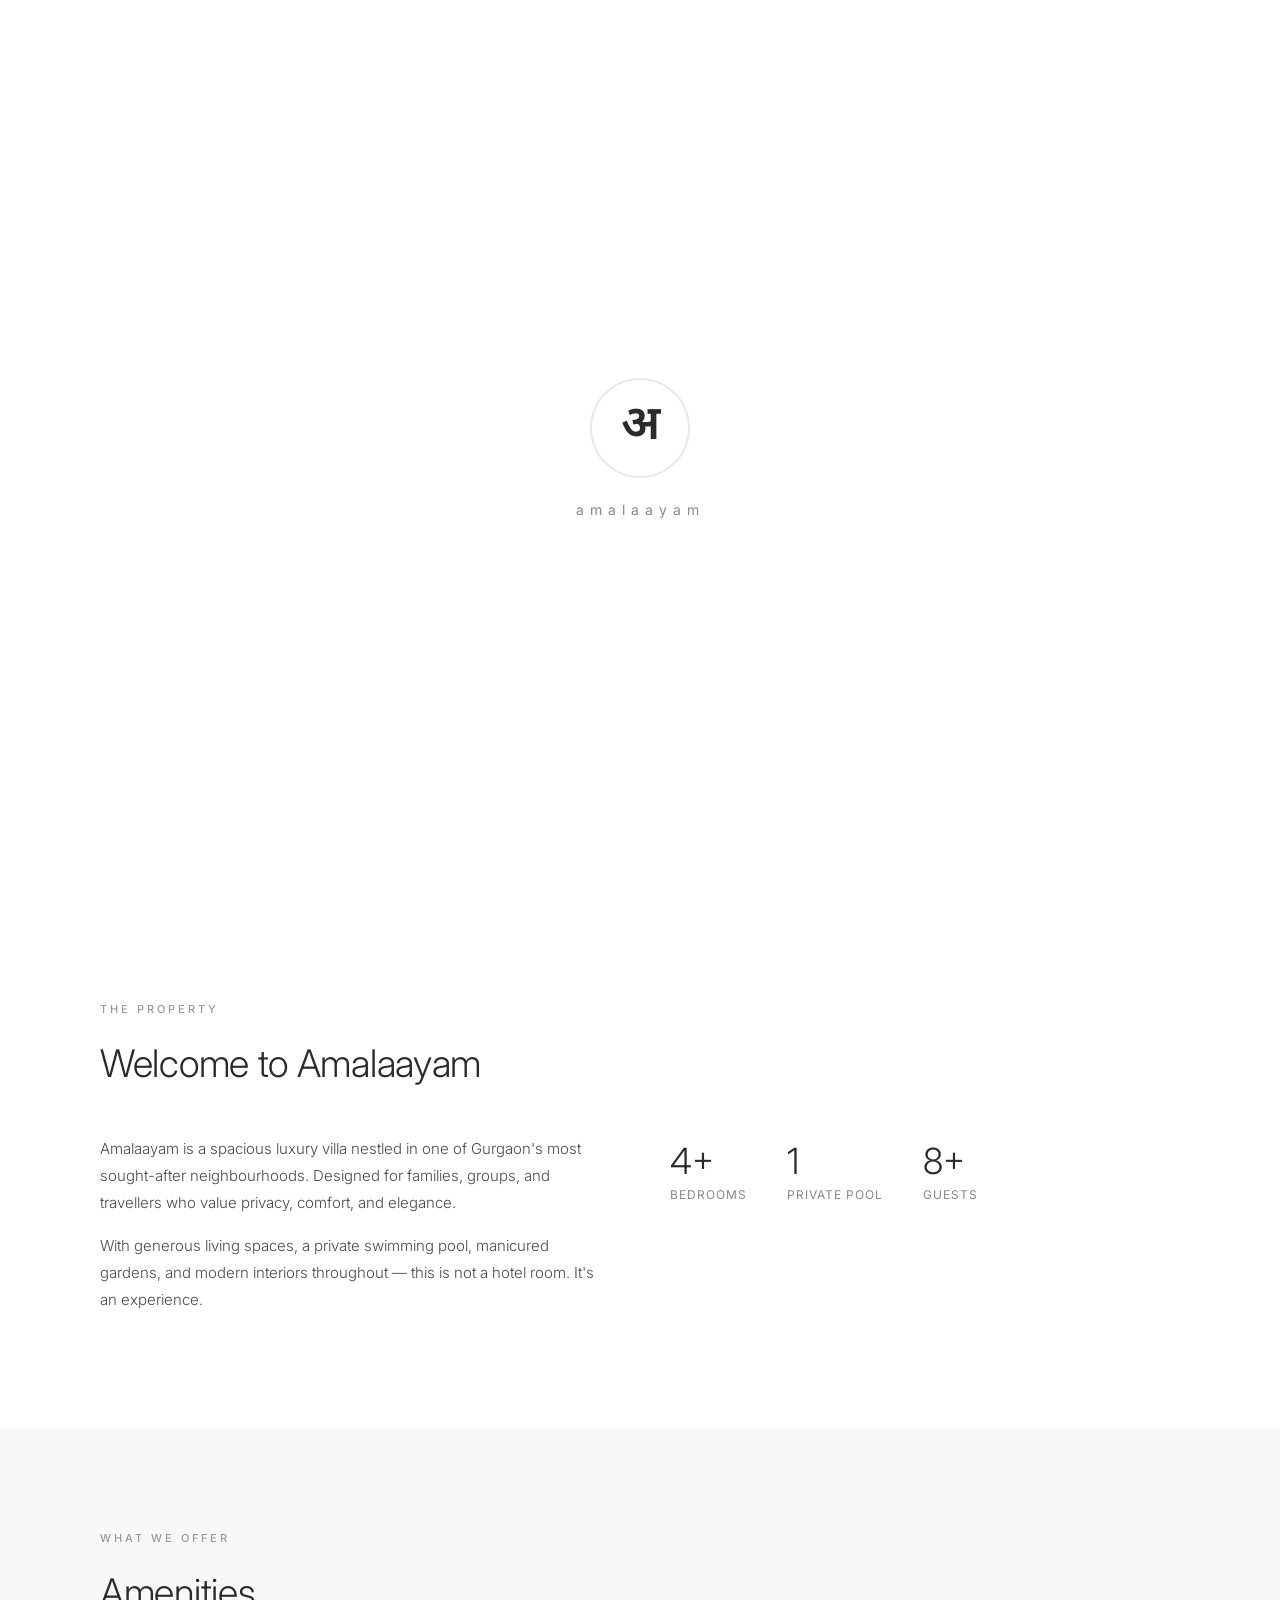
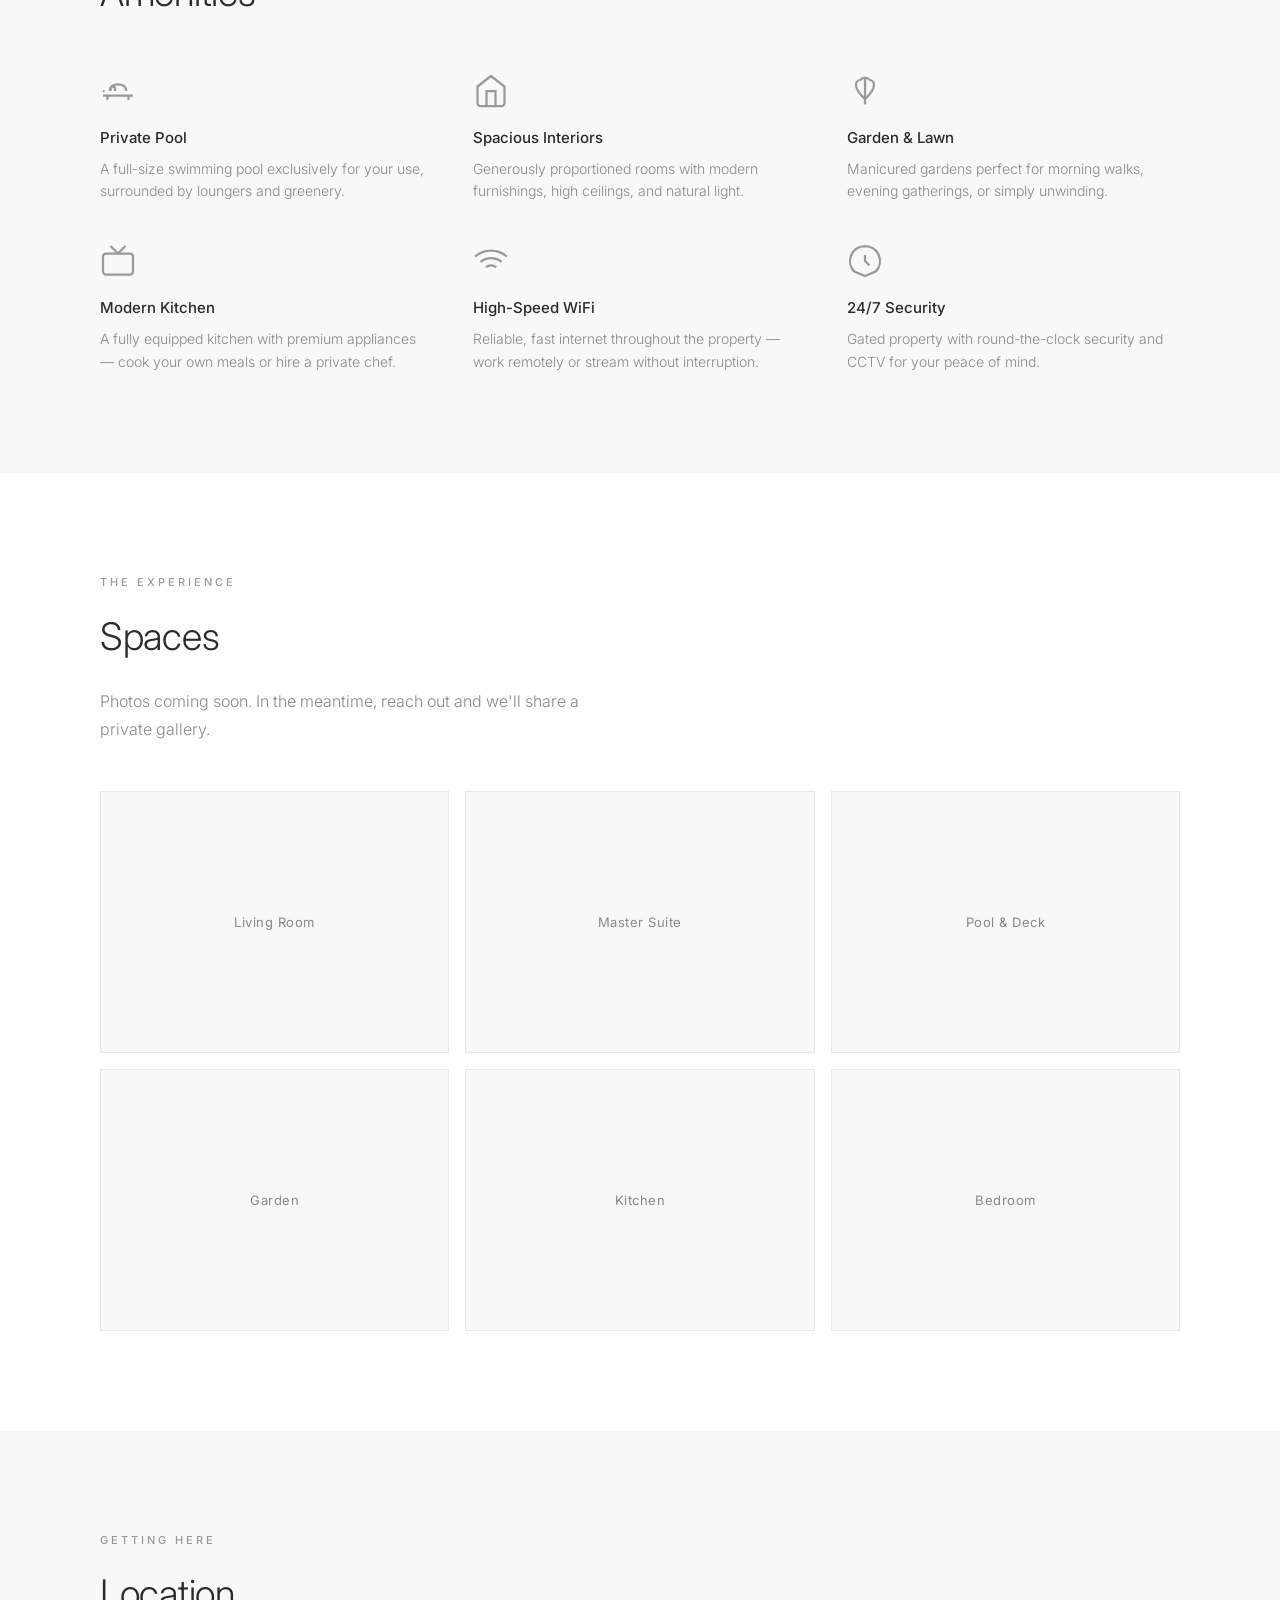
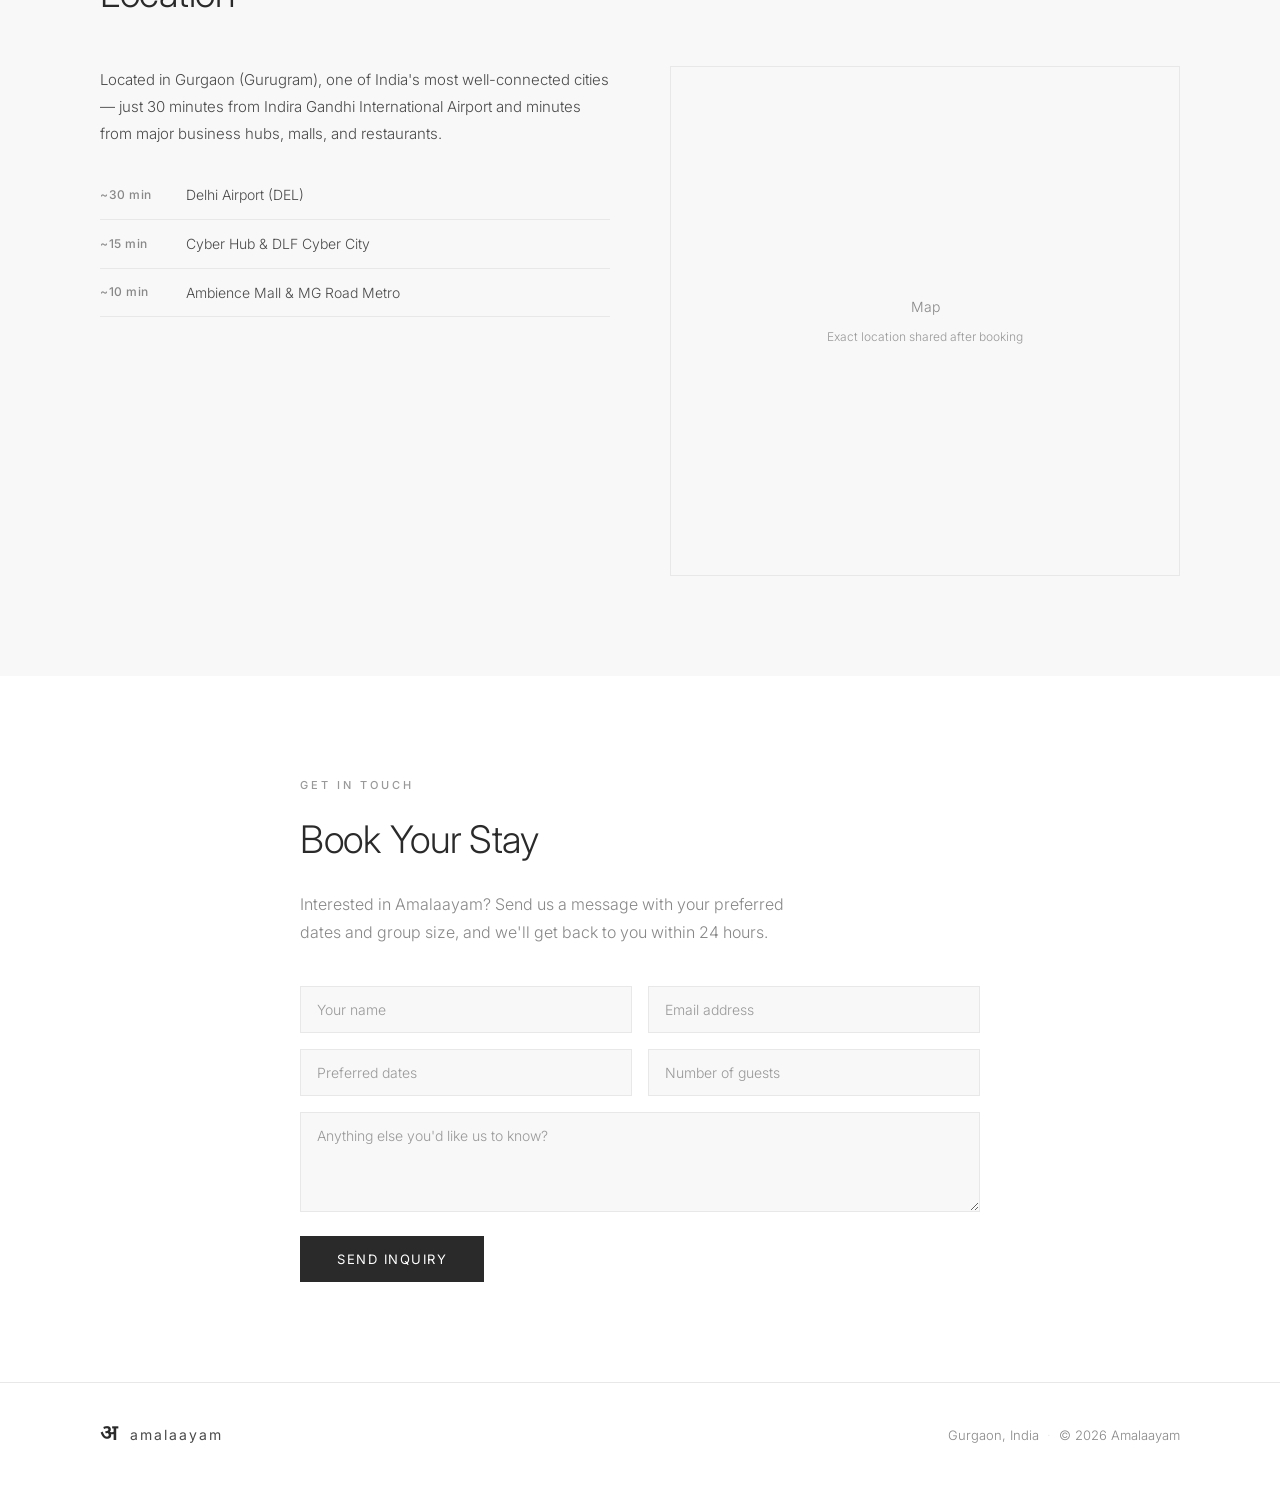
==== index.html @ 7a200c4d "Initial commit — Amalaayam luxury villa rental website Clean white modern design with Devanagari log" ====
<!DOCTYPE html>
<html lang="en">
<head>
    <meta charset="UTF-8">
    <meta name="viewport" content="width=device-width, initial-scale=1.0">
    <title>Amalaayam — Luxury Villa in Gurgaon</title>
    <meta name="description" content="Amalaayam — a luxury private villa with pool in Gurgaon, India. Book your stay.">
    <link rel="preconnect" href="https://fonts.googleapis.com">
    <link rel="preconnect" href="https://fonts.gstatic.com" crossorigin>
    <link href="https://fonts.googleapis.com/css2?family=Inter:wght@300;400;500;600&family=Noto+Sans+Devanagari:wght@300;600&display=swap" rel="stylesheet">
    <link rel="stylesheet" href="style.css">
    <link rel="icon" href="data:image/svg+xml,<svg xmlns='http://www.w3.org/2000/svg' viewBox='0 0 100 100'><text y='0.9em' font-size='80' font-family='serif'>अ</text></svg>">
</head>
<body>

    <!-- Splash Screen -->
    <div class="splash" id="splash">
        <div class="splash-logo">
            <span class="splash-devanagari">अ</span>
        </div>
        <div class="splash-name">amalaayam</div>
    </div>

    <!-- Navigation -->
    <nav class="nav" id="nav">
        <a href="#" class="nav-logo">
            <span class="nav-devanagari">अ</span>
            <span class="nav-brand">amalaayam</span>
        </a>
        <div class="nav-links">
            <a href="#about">About</a>
            <a href="#amenities">Amenities</a>
            <a href="#spaces">Spaces</a>
            <a href="#location">Location</a>
            <a href="#contact" class="nav-cta">Book Now</a>
        </div>
        <button class="nav-toggle" id="nav-toggle" aria-label="Menu">
            <span></span><span></span>
        </button>
    </nav>

    <!-- Mobile Menu -->
    <div class="mobile-menu" id="mobile-menu">
        <a href="#about">About</a>
        <a href="#amenities">Amenities</a>
        <a href="#spaces">Spaces</a>
        <a href="#location">Location</a>
        <a href="#contact">Book Now</a>
    </div>

    <!-- Hero -->
    <header class="hero" id="hero">
        <div class="hero-content">
            <h1 class="hero-title">A private villa<br>in the heart of Gurgaon</h1>
            <p class="hero-sub">Luxury living with a pool, garden, and space to breathe — your home away from home.</p>
            <a href="#contact" class="btn">Reserve Your Stay</a>
        </div>
    </header>

    <!-- About -->
    <section class="section" id="about">
        <div class="container">
            <span class="section-label">The Property</span>
            <h2 class="section-title">Welcome to Amalaayam</h2>
            <div class="about-grid">
                <div class="about-text">
                    <p>Amalaayam is a spacious luxury villa nestled in one of Gurgaon's most sought-after neighbourhoods. Designed for families, groups, and travellers who value privacy, comfort, and elegance.</p>
                    <p>With generous living spaces, a private swimming pool, manicured gardens, and modern interiors throughout — this is not a hotel room. It's an experience.</p>
                </div>
                <div class="about-stats">
                    <div class="stat">
                        <span class="stat-number">4+</span>
                        <span class="stat-label">Bedrooms</span>
                    </div>
                    <div class="stat">
                        <span class="stat-number">1</span>
                        <span class="stat-label">Private Pool</span>
                    </div>
                    <div class="stat">
                        <span class="stat-number">8+</span>
                        <span class="stat-label">Guests</span>
                    </div>
                </div>
            </div>
        </div>
    </section>

    <!-- Amenities -->
    <section class="section section-alt" id="amenities">
        <div class="container">
            <span class="section-label">What We Offer</span>
            <h2 class="section-title">Amenities</h2>
            <div class="amenities-grid">
                <div class="amenity">
                    <div class="amenity-icon">
                        <svg viewBox="0 0 24 24" fill="none" stroke="currentColor" stroke-width="1.5"><path d="M2 12h1m3.5 0c0-2.5 2-4.5 5.5-4.5s5.5 2 5.5 4.5M2 15h20M5 15v3m14-3v3M7 12v-1.5a1.5 1.5 0 0 1 3 0V12"/></svg>
                    </div>
                    <h3>Private Pool</h3>
                    <p>A full-size swimming pool exclusively for your use, surrounded by loungers and greenery.</p>
                </div>
                <div class="amenity">
                    <div class="amenity-icon">
                        <svg viewBox="0 0 24 24" fill="none" stroke="currentColor" stroke-width="1.5"><path d="M3 9l9-7 9 7v11a2 2 0 0 1-2 2H5a2 2 0 0 1-2-2z"/><polyline points="9 22 9 12 15 12 15 22"/></svg>
                    </div>
                    <h3>Spacious Interiors</h3>
                    <p>Generously proportioned rooms with modern furnishings, high ceilings, and natural light.</p>
                </div>
                <div class="amenity">
                    <div class="amenity-icon">
                        <svg viewBox="0 0 24 24" fill="none" stroke="currentColor" stroke-width="1.5"><path d="M12 3c-1.2 0-2.4.6-3 1.5A3.5 3.5 0 0 0 6 8c0 3 2 5.5 6 9.5 4-4 6-6.5 6-9.5a3.5 3.5 0 0 0-3-3.5c-.6-.9-1.8-1.5-3-1.5z"/><path d="M12 3v18"/></svg>
                    </div>
                    <h3>Garden &amp; Lawn</h3>
                    <p>Manicured gardens perfect for morning walks, evening gatherings, or simply unwinding.</p>
                </div>
                <div class="amenity">
                    <div class="amenity-icon">
                        <svg viewBox="0 0 24 24" fill="none" stroke="currentColor" stroke-width="1.5"><rect x="2" y="7" width="20" height="14" rx="2"/><path d="M17 2l-5 5-5-5"/></svg>
                    </div>
                    <h3>Modern Kitchen</h3>
                    <p>A fully equipped kitchen with premium appliances — cook your own meals or hire a private chef.</p>
                </div>
                <div class="amenity">
                    <div class="amenity-icon">
                        <svg viewBox="0 0 24 24" fill="none" stroke="currentColor" stroke-width="1.5"><path d="M5 12.55a11 11 0 0 1 14.08 0M1.42 9a16 16 0 0 1 21.16 0M8.53 16.11a6 6 0 0 1 6.95 0M12 20h.01"/></svg>
                    </div>
                    <h3>High-Speed WiFi</h3>
                    <p>Reliable, fast internet throughout the property — work remotely or stream without interruption.</p>
                </div>
                <div class="amenity">
                    <div class="amenity-icon">
                        <svg viewBox="0 0 24 24" fill="none" stroke="currentColor" stroke-width="1.5"><path d="M12 2a10 10 0 0 0-7.07 17.07L12 22l7.07-2.93A10 10 0 0 0 12 2z"/><path d="M12 8v4l3 3"/></svg>
                    </div>
                    <h3>24/7 Security</h3>
                    <p>Gated property with round-the-clock security and CCTV for your peace of mind.</p>
                </div>
            </div>
        </div>
    </section>

    <!-- Spaces -->
    <section class="section" id="spaces">
        <div class="container">
            <span class="section-label">The Experience</span>
            <h2 class="section-title">Spaces</h2>
            <p class="section-desc">Photos coming soon. In the meantime, reach out and we'll share a private gallery.</p>
            <div class="gallery-placeholder">
                <div class="gallery-item">
                    <span class="gallery-label">Living Room</span>
                </div>
                <div class="gallery-item">
                    <span class="gallery-label">Master Suite</span>
                </div>
                <div class="gallery-item">
                    <span class="gallery-label">Pool &amp; Deck</span>
                </div>
                <div class="gallery-item">
                    <span class="gallery-label">Garden</span>
                </div>
                <div class="gallery-item">
                    <span class="gallery-label">Kitchen</span>
                </div>
                <div class="gallery-item">
                    <span class="gallery-label">Bedroom</span>
                </div>
            </div>
        </div>
    </section>

    <!-- Location -->
    <section class="section section-alt" id="location">
        <div class="container">
            <span class="section-label">Getting Here</span>
            <h2 class="section-title">Location</h2>
            <div class="location-grid">
                <div class="location-text">
                    <p>Located in Gurgaon (Gurugram), one of India's most well-connected cities — just 30 minutes from Indira Gandhi International Airport and minutes from major business hubs, malls, and restaurants.</p>
                    <ul class="location-list">
                        <li>
                            <span class="location-distance">~30 min</span>
                            <span>Delhi Airport (DEL)</span>
                        </li>
                        <li>
                            <span class="location-distance">~15 min</span>
                            <span>Cyber Hub &amp; DLF Cyber City</span>
                        </li>
                        <li>
                            <span class="location-distance">~10 min</span>
                            <span>Ambience Mall &amp; MG Road Metro</span>
                        </li>
                    </ul>
                </div>
                <div class="location-map">
                    <div class="map-placeholder">
                        <span>Map</span>
                        <small>Exact location shared after booking</small>
                    </div>
                </div>
            </div>
        </div>
    </section>

    <!-- Contact / Booking -->
    <section class="section" id="contact">
        <div class="container container-narrow">
            <span class="section-label">Get in Touch</span>
            <h2 class="section-title">Book Your Stay</h2>
            <p class="section-desc">Interested in Amalaayam? Send us a message with your preferred dates and group size, and we'll get back to you within 24 hours.</p>
            <form class="contact-form" id="contact-form">
                <div class="form-row">
                    <input type="text" name="name" placeholder="Your name" required>
                    <input type="email" name="email" placeholder="Email address" required>
                </div>
                <div class="form-row">
                    <input type="text" name="dates" placeholder="Preferred dates">
                    <input type="number" name="guests" placeholder="Number of guests" min="1">
                </div>
                <textarea name="message" placeholder="Anything else you'd like us to know?" rows="4"></textarea>
                <button type="submit" class="btn">Send Inquiry</button>
            </form>
        </div>
    </section>

    <!-- Footer -->
    <footer class="footer">
        <div class="container footer-inner">
            <div class="footer-brand">
                <span class="footer-devanagari">अ</span>
                <span>amalaayam</span>
            </div>
            <div class="footer-text">
                <span>Gurgaon, India</span>
                <span class="footer-sep">&middot;</span>
                <span>&copy; 2026 Amalaayam</span>
            </div>
        </div>
    </footer>

    <script src="script.js"></script>
</body>
</html>
---- style.css ----
/* === Reset & Base === */
*, *::before, *::after {
    margin: 0;
    padding: 0;
    box-sizing: border-box;
}

:root {
    --white: #ffffff;
    --off-white: #f8f8f8;
    --light-grey: #e8e8e8;
    --mid-grey: #999;
    --text: #4a4a4a;
    --text-light: #888;
    --text-dark: #2a2a2a;
    --accent: #4a4a4a;
    --font: 'Inter', -apple-system, BlinkMacSystemFont, 'Segoe UI', sans-serif;
    --font-deva: 'Noto Sans Devanagari', serif;
}

html {
    scroll-behavior: smooth;
    -webkit-font-smoothing: antialiased;
}

body {
    font-family: var(--font);
    color: var(--text);
    background: var(--white);
    line-height: 1.7;
    font-weight: 300;
    overflow-x: hidden;
}

a {
    color: inherit;
    text-decoration: none;
}

img {
    max-width: 100%;
    display: block;
}

/* === Splash Screen === */
.splash {
    position: fixed;
    inset: 0;
    z-index: 1000;
    background: var(--white);
    display: flex;
    flex-direction: column;
    align-items: center;
    justify-content: center;
    transition: opacity 0.6s ease, visibility 0.6s ease;
}

.splash.hidden {
    opacity: 0;
    visibility: hidden;
    pointer-events: none;
}

.splash-logo {
    width: 100px;
    height: 100px;
    border: 2px solid var(--light-grey);
    border-radius: 50%;
    display: flex;
    align-items: center;
    justify-content: center;
    animation: splash-pulse 1.8s ease-in-out infinite;
}

.splash-devanagari {
    font-family: var(--font-deva);
    font-size: 48px;
    font-weight: 600;
    color: var(--text-dark);
    line-height: 1;
}

.splash-name {
    margin-top: 20px;
    font-size: 14px;
    font-weight: 400;
    letter-spacing: 6px;
    text-transform: lowercase;
    color: var(--text-light);
    opacity: 0;
    animation: splash-fade-in 0.8s ease forwards 0.4s;
}

@keyframes splash-pulse {
    0%, 100% { transform: scale(1); opacity: 1; }
    50% { transform: scale(1.05); opacity: 0.7; }
}

@keyframes splash-fade-in {
    to { opacity: 1; }
}

/* === Navigation === */
.nav {
    position: fixed;
    top: 0;
    left: 0;
    right: 0;
    z-index: 100;
    display: flex;
    align-items: center;
    justify-content: space-between;
    padding: 20px 40px;
    transition: background 0.3s ease, padding 0.3s ease, box-shadow 0.3s ease;
}

.nav.scrolled {
    background: rgba(255, 255, 255, 0.95);
    backdrop-filter: blur(20px);
    padding: 14px 40px;
    box-shadow: 0 1px 0 rgba(0, 0, 0, 0.06);
}

.nav-logo {
    display: flex;
    align-items: center;
    gap: 10px;
}

.nav-devanagari {
    font-family: var(--font-deva);
    font-size: 24px;
    font-weight: 600;
    color: var(--text-dark);
    line-height: 1;
}

.nav-brand {
    font-size: 15px;
    font-weight: 400;
    letter-spacing: 3px;
    color: var(--text);
}

.nav-links {
    display: flex;
    align-items: center;
    gap: 32px;
}

.nav-links a {
    font-size: 13px;
    font-weight: 400;
    color: var(--text-light);
    letter-spacing: 0.5px;
    transition: color 0.2s ease;
}

.nav-links a:hover {
    color: var(--text-dark);
}

.nav-cta {
    padding: 8px 20px;
    border: 1px solid var(--text);
    color: var(--text-dark) !important;
    font-weight: 400 !important;
    transition: background 0.2s ease, color 0.2s ease !important;
}

.nav-cta:hover {
    background: var(--text-dark);
    color: var(--white) !important;
}

.nav-toggle {
    display: none;
    flex-direction: column;
    gap: 5px;
    background: none;
    border: none;
    cursor: pointer;
    padding: 4px;
}

.nav-toggle span {
    width: 22px;
    height: 1.5px;
    background: var(--text-dark);
    transition: transform 0.3s ease, opacity 0.3s ease;
}

.nav-toggle.active span:first-child {
    transform: translateY(3.25px) rotate(45deg);
}

.nav-toggle.active span:last-child {
    transform: translateY(-3.25px) rotate(-45deg);
}

/* Mobile Menu */
.mobile-menu {
    display: none;
    position: fixed;
    inset: 0;
    z-index: 99;
    background: rgba(255, 255, 255, 0.98);
    backdrop-filter: blur(20px);
    flex-direction: column;
    align-items: center;
    justify-content: center;
    gap: 28px;
    opacity: 0;
    visibility: hidden;
    transition: opacity 0.3s ease, visibility 0.3s ease;
}

.mobile-menu.open {
    opacity: 1;
    visibility: visible;
}

.mobile-menu a {
    font-size: 18px;
    font-weight: 300;
    letter-spacing: 2px;
    color: var(--text);
}

/* === Hero === */
.hero {
    min-height: 100vh;
    display: flex;
    align-items: center;
    justify-content: center;
    text-align: center;
    padding: 120px 40px 80px;
    background: linear-gradient(to bottom, var(--off-white), var(--white));
}

.hero-content {
    max-width: 680px;
}

.hero-title {
    font-size: clamp(32px, 5vw, 52px);
    font-weight: 300;
    color: var(--text-dark);
    line-height: 1.25;
    letter-spacing: -0.5px;
}

.hero-sub {
    margin-top: 24px;
    font-size: 17px;
    font-weight: 300;
    color: var(--text-light);
    line-height: 1.7;
    max-width: 480px;
    margin-left: auto;
    margin-right: auto;
}

/* === Button === */
.btn {
    display: inline-block;
    margin-top: 36px;
    padding: 14px 36px;
    font-family: var(--font);
    font-size: 13px;
    font-weight: 400;
    letter-spacing: 1.5px;
    text-transform: uppercase;
    color: var(--white);
    background: var(--text-dark);
    border: 1px solid var(--text-dark);
    cursor: pointer;
    transition: background 0.2s ease, color 0.2s ease;
}

.btn:hover {
    background: transparent;
    color: var(--text-dark);
}

/* === Sections === */
.section {
    padding: 100px 40px;
}

.section-alt {
    background: var(--off-white);
}

.container {
    max-width: 1080px;
    margin: 0 auto;
}

.container-narrow {
    max-width: 680px;
}

.section-label {
    display: block;
    font-size: 11px;
    font-weight: 500;
    letter-spacing: 3px;
    text-transform: uppercase;
    color: var(--mid-grey);
    margin-bottom: 12px;
}

.section-title {
    font-size: clamp(26px, 3.5vw, 38px);
    font-weight: 300;
    color: var(--text-dark);
    letter-spacing: -0.3px;
    margin-bottom: 20px;
}

.section-desc {
    font-size: 16px;
    font-weight: 300;
    color: var(--text-light);
    max-width: 520px;
    line-height: 1.7;
}

/* === About === */
.about-grid {
    display: grid;
    grid-template-columns: 1fr 1fr;
    gap: 60px;
    margin-top: 40px;
    align-items: start;
}

.about-text p {
    font-size: 15px;
    line-height: 1.8;
    margin-bottom: 16px;
    color: var(--text);
}

.about-stats {
    display: flex;
    gap: 40px;
    padding-top: 8px;
}

.stat {
    display: flex;
    flex-direction: column;
}

.stat-number {
    font-size: 36px;
    font-weight: 300;
    color: var(--text-dark);
    line-height: 1;
}

.stat-label {
    margin-top: 6px;
    font-size: 12px;
    font-weight: 400;
    letter-spacing: 1px;
    text-transform: uppercase;
    color: var(--text-light);
}

/* === Amenities === */
.amenities-grid {
    display: grid;
    grid-template-columns: repeat(3, 1fr);
    gap: 40px;
    margin-top: 48px;
}

.amenity {
    padding: 0;
}

.amenity-icon {
    width: 36px;
    height: 36px;
    color: var(--mid-grey);
    margin-bottom: 16px;
}

.amenity-icon svg {
    width: 100%;
    height: 100%;
}

.amenity h3 {
    font-size: 15px;
    font-weight: 500;
    color: var(--text-dark);
    margin-bottom: 8px;
}

.amenity p {
    font-size: 14px;
    font-weight: 300;
    color: var(--text-light);
    line-height: 1.6;
}

/* === Gallery / Spaces === */
.gallery-placeholder {
    display: grid;
    grid-template-columns: repeat(3, 1fr);
    gap: 16px;
    margin-top: 48px;
}

.gallery-item {
    aspect-ratio: 4/3;
    background: var(--off-white);
    border: 1px solid var(--light-grey);
    display: flex;
    align-items: center;
    justify-content: center;
    transition: border-color 0.2s ease;
}

.gallery-item:hover {
    border-color: var(--mid-grey);
}

.gallery-label {
    font-size: 13px;
    font-weight: 400;
    color: var(--text-light);
    letter-spacing: 0.5px;
}

/* === Location === */
.location-grid {
    display: grid;
    grid-template-columns: 1fr 1fr;
    gap: 60px;
    margin-top: 40px;
    align-items: start;
}

.location-text p {
    font-size: 15px;
    line-height: 1.8;
    margin-bottom: 24px;
}

.location-list {
    list-style: none;
}

.location-list li {
    display: flex;
    align-items: center;
    gap: 16px;
    padding: 12px 0;
    border-bottom: 1px solid var(--light-grey);
    font-size: 14px;
    color: var(--text);
}

.location-distance {
    font-size: 12px;
    font-weight: 500;
    letter-spacing: 0.5px;
    color: var(--text-light);
    min-width: 70px;
}

.map-placeholder {
    aspect-ratio: 1;
    background: var(--off-white);
    border: 1px solid var(--light-grey);
    display: flex;
    flex-direction: column;
    align-items: center;
    justify-content: center;
    gap: 8px;
    color: var(--text-light);
    font-size: 14px;
}

.map-placeholder small {
    font-size: 12px;
    color: var(--mid-grey);
}

/* === Contact Form === */
.contact-form {
    margin-top: 40px;
    display: flex;
    flex-direction: column;
    gap: 16px;
}

.form-row {
    display: grid;
    grid-template-columns: 1fr 1fr;
    gap: 16px;
}

.contact-form input,
.contact-form textarea {
    width: 100%;
    padding: 14px 16px;
    font-family: var(--font);
    font-size: 14px;
    font-weight: 300;
    color: var(--text-dark);
    background: var(--off-white);
    border: 1px solid var(--light-grey);
    outline: none;
    transition: border-color 0.2s ease;
}

.contact-form input::placeholder,
.contact-form textarea::placeholder {
    color: var(--mid-grey);
}

.contact-form input:focus,
.contact-form textarea:focus {
    border-color: var(--text);
}

.contact-form textarea {
    resize: vertical;
    min-height: 100px;
}

.contact-form .btn {
    align-self: flex-start;
    margin-top: 8px;
}

/* === Footer === */
.footer {
    padding: 40px;
    border-top: 1px solid var(--light-grey);
}

.footer-inner {
    display: flex;
    align-items: center;
    justify-content: space-between;
}

.footer-brand {
    display: flex;
    align-items: center;
    gap: 10px;
    font-size: 14px;
    font-weight: 400;
    letter-spacing: 2px;
    color: var(--text);
}

.footer-devanagari {
    font-family: var(--font-deva);
    font-size: 22px;
    font-weight: 600;
    color: var(--text-dark);
    line-height: 1;
}

.footer-text {
    font-size: 13px;
    color: var(--text-light);
    display: flex;
    align-items: center;
    gap: 8px;
}

.footer-sep {
    color: var(--light-grey);
}

/* === Responsive === */
@media (max-width: 768px) {
    .nav {
        padding: 16px 24px;
    }

    .nav.scrolled {
        padding: 12px 24px;
    }

    .nav-links {
        display: none;
    }

    .nav-toggle {
        display: flex;
    }

    .mobile-menu {
        display: flex;
    }

    .hero {
        padding: 100px 24px 60px;
    }

    .section {
        padding: 72px 24px;
    }

    .about-grid {
        grid-template-columns: 1fr;
        gap: 36px;
    }

    .amenities-grid {
        grid-template-columns: 1fr;
        gap: 32px;
    }

    .gallery-placeholder {
        grid-template-columns: 1fr 1fr;
        gap: 12px;
    }

    .location-grid {
        grid-template-columns: 1fr;
        gap: 36px;
    }

    .form-row {
        grid-template-columns: 1fr;
    }

    .footer-inner {
        flex-direction: column;
        gap: 12px;
        text-align: center;
    }
}

@media (max-width: 480px) {
    .gallery-placeholder {
        grid-template-columns: 1fr;
    }

    .about-stats {
        gap: 28px;
    }
}
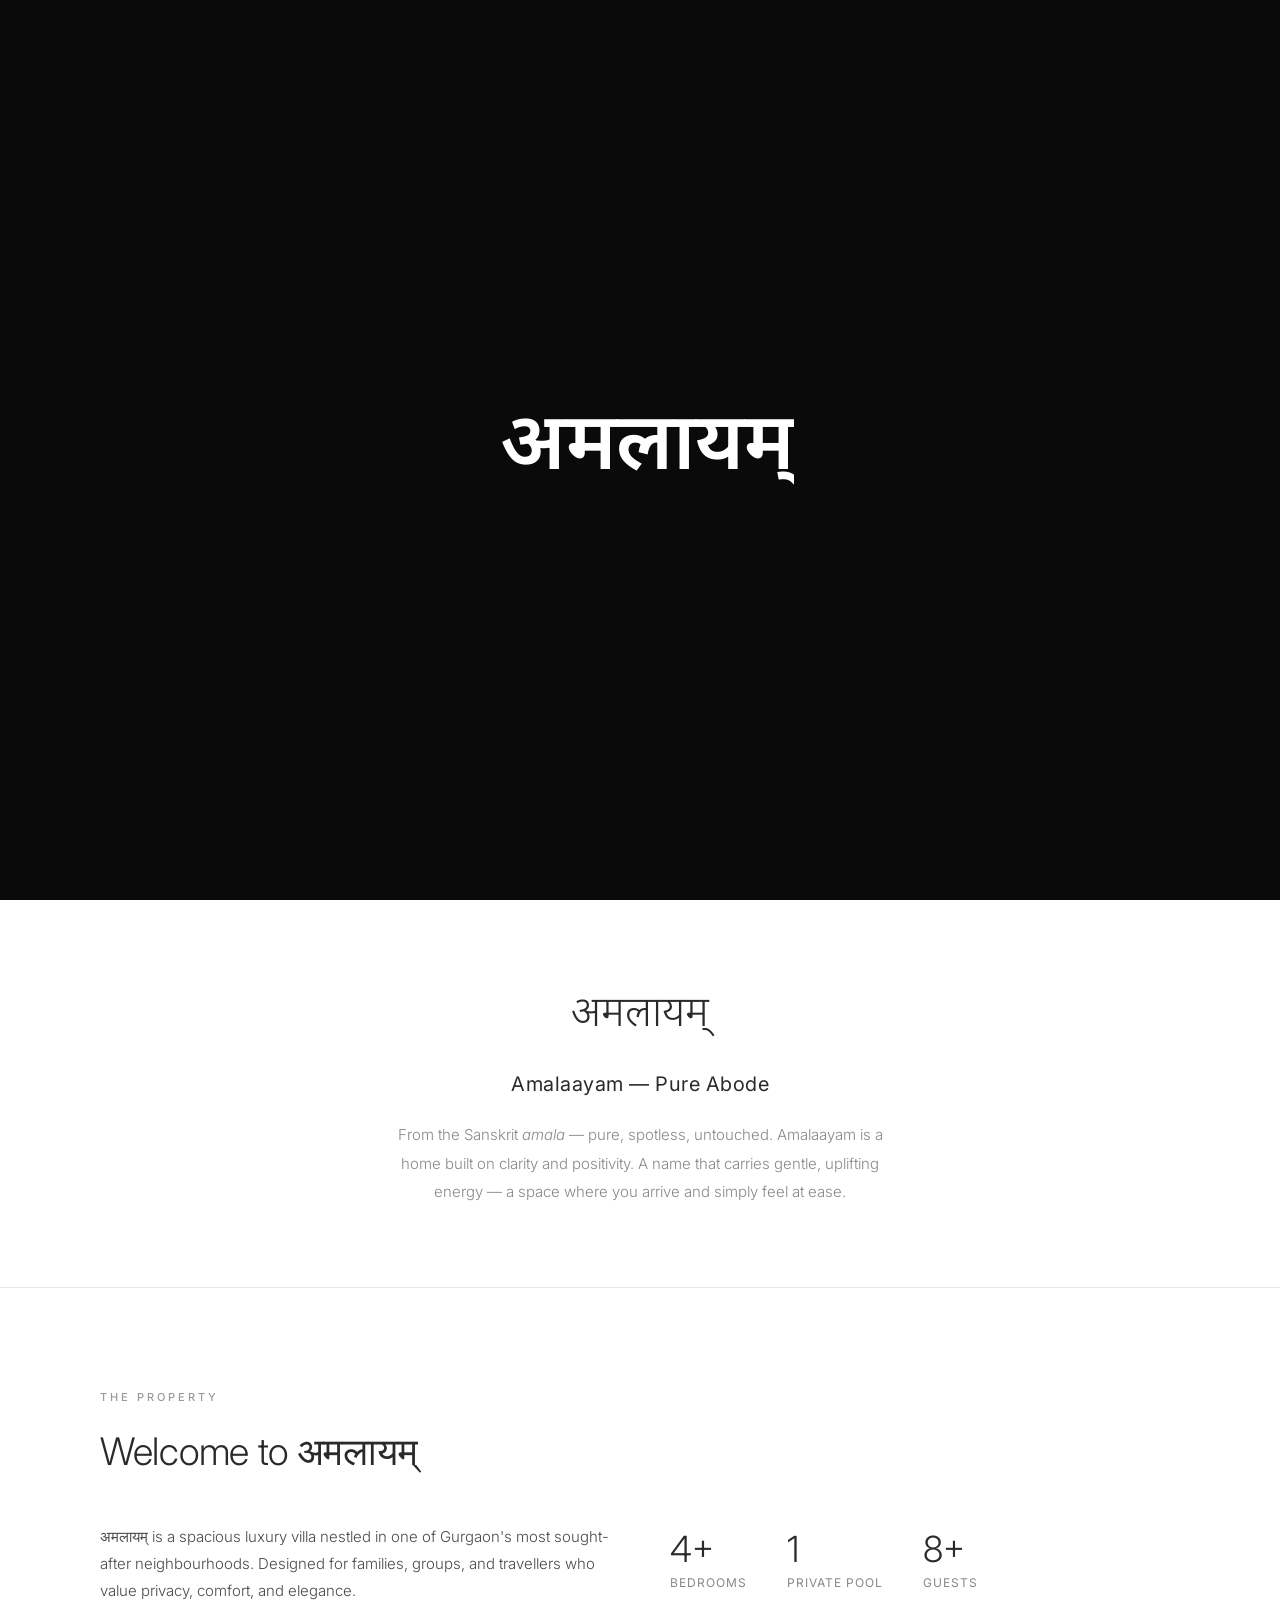
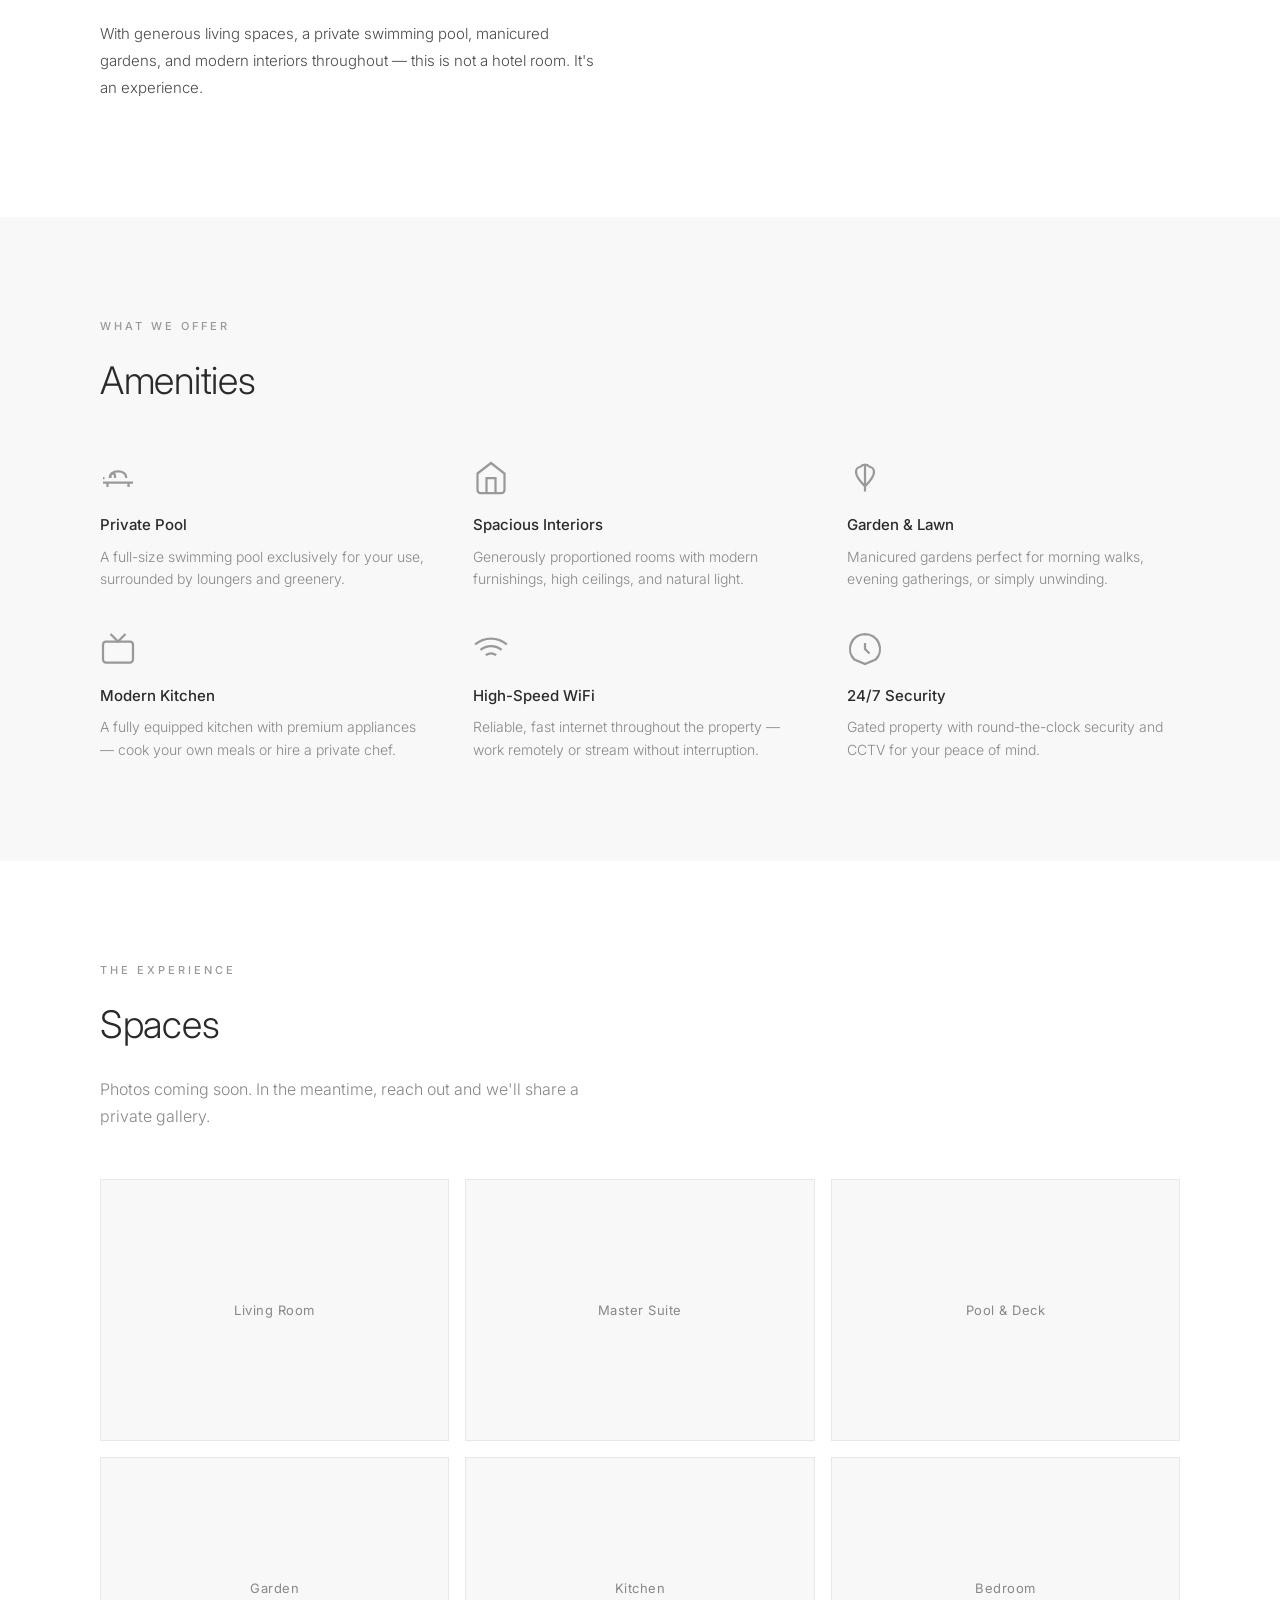
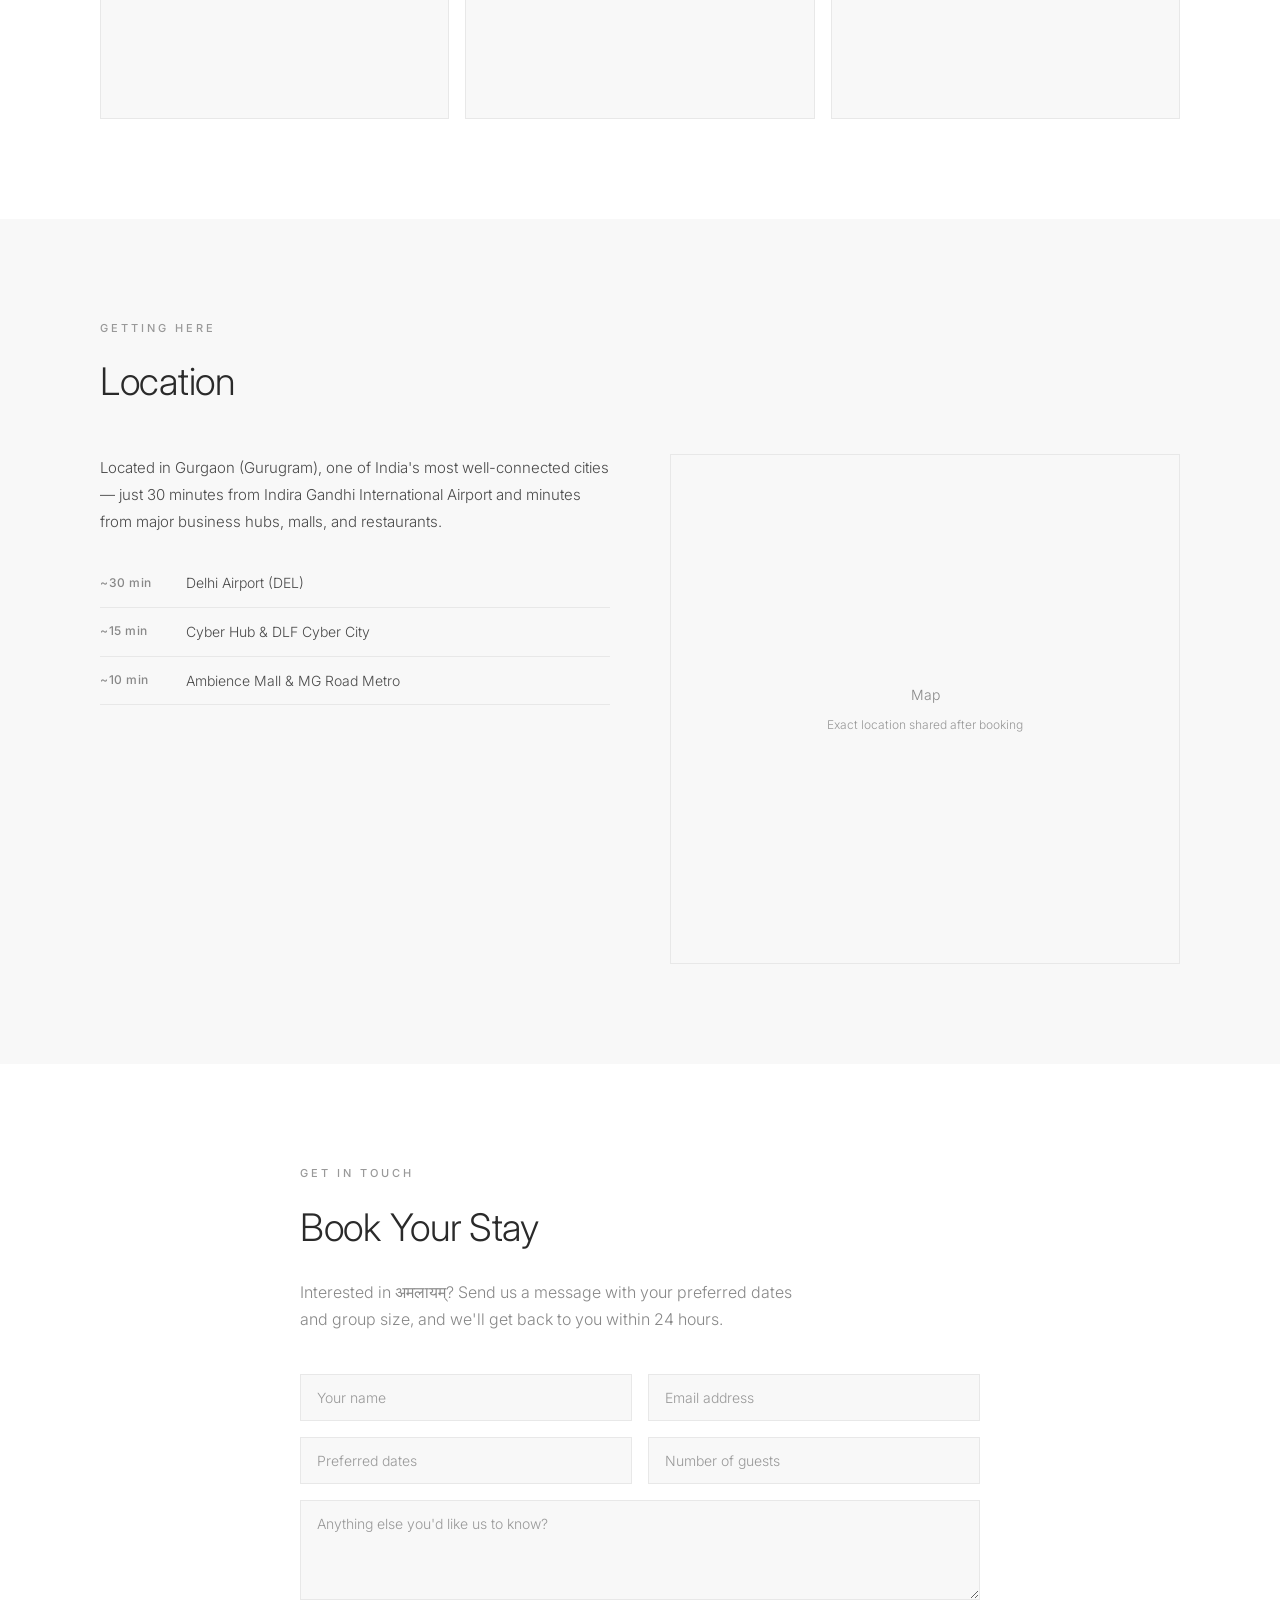
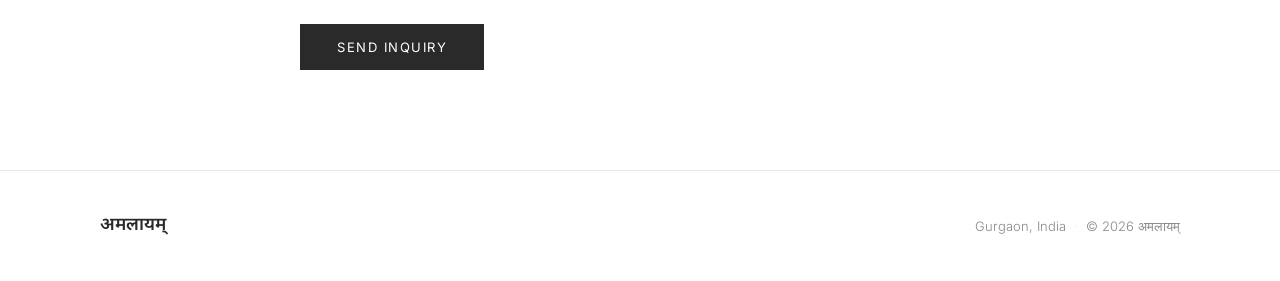
==== commit 07ca324f: "Cinematic splash screen, Devanagari branding, and name meaning section - Splash: black screen with c" ====
--- a/index.html
+++ b/index.html
@@ -15,17 +15,15 @@
 
     <!-- Splash Screen -->
     <div class="splash" id="splash">
-        <div class="splash-logo">
-            <span class="splash-devanagari">अ</span>
-        </div>
-        <div class="splash-name">amalaayam</div>
+        <div class="splash-word" id="splash-word">
+            <span class="splash-char" id="splash-char">अ</span><span class="splash-rest" id="splash-rest">मलायम्</span>
+        </div>
     </div>
 
     <!-- Navigation -->
     <nav class="nav" id="nav">
         <a href="#" class="nav-logo">
-            <span class="nav-devanagari">अ</span>
-            <span class="nav-brand">amalaayam</span>
+            <span class="nav-brand">अमलायम्</span>
         </a>
         <div class="nav-links">
             <a href="#about">About</a>
@@ -57,14 +55,23 @@
         </div>
     </header>
 
+    <!-- Name Meaning -->
+    <section class="section section-meaning" id="meaning">
+        <div class="container container-narrow" style="text-align: center;">
+            <span class="meaning-devanagari">अमलायम्</span>
+            <h2 class="meaning-english">Amalaayam — Pure Abode</h2>
+            <p class="meaning-text">From the Sanskrit <em>amala</em> — pure, spotless, untouched. Amalaayam is a home built on clarity and positivity. A name that carries gentle, uplifting energy — a space where you arrive and simply feel at ease.</p>
+        </div>
+    </section>
+
     <!-- About -->
     <section class="section" id="about">
         <div class="container">
             <span class="section-label">The Property</span>
-            <h2 class="section-title">Welcome to Amalaayam</h2>
+            <h2 class="section-title">Welcome to अमलायम्</h2>
             <div class="about-grid">
                 <div class="about-text">
-                    <p>Amalaayam is a spacious luxury villa nestled in one of Gurgaon's most sought-after neighbourhoods. Designed for families, groups, and travellers who value privacy, comfort, and elegance.</p>
+                    <p>अमलायम् is a spacious luxury villa nestled in one of Gurgaon's most sought-after neighbourhoods. Designed for families, groups, and travellers who value privacy, comfort, and elegance.</p>
                     <p>With generous living spaces, a private swimming pool, manicured gardens, and modern interiors throughout — this is not a hotel room. It's an experience.</p>
                 </div>
                 <div class="about-stats">
@@ -204,7 +211,7 @@
         <div class="container container-narrow">
             <span class="section-label">Get in Touch</span>
             <h2 class="section-title">Book Your Stay</h2>
-            <p class="section-desc">Interested in Amalaayam? Send us a message with your preferred dates and group size, and we'll get back to you within 24 hours.</p>
+            <p class="section-desc">Interested in अमलायम्? Send us a message with your preferred dates and group size, and we'll get back to you within 24 hours.</p>
             <form class="contact-form" id="contact-form">
                 <div class="form-row">
                     <input type="text" name="name" placeholder="Your name" required>
@@ -224,13 +231,12 @@
     <footer class="footer">
         <div class="container footer-inner">
             <div class="footer-brand">
-                <span class="footer-devanagari">अ</span>
-                <span>amalaayam</span>
+                <span>अमलायम्</span>
             </div>
             <div class="footer-text">
                 <span>Gurgaon, India</span>
                 <span class="footer-sep">&middot;</span>
-                <span>&copy; 2026 Amalaayam</span>
+                <span>&copy; 2026 अमलायम्</span>
             </div>
         </div>
     </footer>
--- a/style.css
+++ b/style.css
@@ -47,12 +47,15 @@
     position: fixed;
     inset: 0;
     z-index: 1000;
+    background: #0a0a0a;
+    display: flex;
+    align-items: center;
+    justify-content: center;
+    transition: background 0.6s ease, opacity 0.8s ease, visibility 0.8s ease;
+}
+
+.splash.fade-white {
     background: var(--white);
-    display: flex;
-    flex-direction: column;
-    align-items: center;
-    justify-content: center;
-    transition: opacity 0.6s ease, visibility 0.6s ease;
 }
 
 .splash.hidden {
@@ -61,43 +64,44 @@
     pointer-events: none;
 }
 
-.splash-logo {
-    width: 100px;
-    height: 100px;
-    border: 2px solid var(--light-grey);
-    border-radius: 50%;
-    display: flex;
-    align-items: center;
-    justify-content: center;
-    animation: splash-pulse 1.8s ease-in-out infinite;
-}
-
-.splash-devanagari {
+.splash-word {
+    display: flex;
+    align-items: baseline;
+    white-space: nowrap;
+}
+
+.splash-char {
     font-family: var(--font-deva);
-    font-size: 48px;
+    font-size: 120px;
     font-weight: 600;
-    color: var(--text-dark);
-    line-height: 1;
-}
-
-.splash-name {
-    margin-top: 20px;
-    font-size: 14px;
-    font-weight: 400;
-    letter-spacing: 6px;
-    text-transform: lowercase;
-    color: var(--text-light);
+    color: #fff;
+    line-height: 1.15;
+    display: inline-block;
+    padding-left: 14px;
+    transition: font-size 0.5s ease, color 0.5s ease;
+    user-select: none;
+}
+
+.splash-char.settled {
+    font-size: 80px;
+}
+
+.splash-rest {
+    font-family: var(--font-deva);
+    font-size: 80px;
+    font-weight: 600;
+    color: #fff;
+    line-height: 1.15;
+    display: inline-block;
+    max-width: 0;
+    overflow: hidden;
     opacity: 0;
-    animation: splash-fade-in 0.8s ease forwards 0.4s;
-}
-
-@keyframes splash-pulse {
-    0%, 100% { transform: scale(1); opacity: 1; }
-    50% { transform: scale(1.05); opacity: 0.7; }
-}
-
-@keyframes splash-fade-in {
-    to { opacity: 1; }
+    transition: max-width 0.6s ease, opacity 0.5s ease, color 0.5s ease;
+}
+
+.splash-rest.visible {
+    max-width: 400px;
+    opacity: 1;
 }
 
 /* === Navigation === */
@@ -136,10 +140,10 @@
 }
 
 .nav-brand {
-    font-size: 15px;
-    font-weight: 400;
-    letter-spacing: 3px;
-    color: var(--text);
+    font-family: var(--font-deva);
+    font-size: 20px;
+    font-weight: 600;
+    color: var(--text-dark);
 }
 
 .nav-links {
@@ -327,6 +331,38 @@
     line-height: 1.7;
 }
 
+/* === Name Meaning === */
+.section-meaning {
+    padding: 80px 40px;
+    border-bottom: 1px solid var(--light-grey);
+}
+
+.meaning-devanagari {
+    font-family: var(--font-deva);
+    font-size: 42px;
+    font-weight: 300;
+    color: var(--text-dark);
+    display: block;
+    margin-bottom: 16px;
+}
+
+.meaning-english {
+    font-size: 20px;
+    font-weight: 400;
+    color: var(--text-dark);
+    letter-spacing: 0.5px;
+    margin-bottom: 20px;
+}
+
+.meaning-text {
+    font-size: 15px;
+    font-weight: 300;
+    color: var(--text-light);
+    line-height: 1.9;
+    max-width: 520px;
+    margin: 0 auto;
+}
+
 /* === About === */
 .about-grid {
     display: grid;
@@ -556,10 +592,10 @@
     display: flex;
     align-items: center;
     gap: 10px;
-    font-size: 14px;
-    font-weight: 400;
-    letter-spacing: 2px;
-    color: var(--text);
+    font-family: var(--font-deva);
+    font-size: 18px;
+    font-weight: 600;
+    color: var(--text-dark);
 }
 
 .footer-devanagari {
@@ -584,6 +620,19 @@
 
 /* === Responsive === */
 @media (max-width: 768px) {
+    .splash-char {
+        font-size: 80px;
+    }
+
+    .splash-char.settled {
+        font-size: 48px;
+    }
+
+    .splash-rest {
+        font-size: 48px;
+        max-width: 280px;
+    }
+
     .nav {
         padding: 16px 24px;
     }
@@ -644,6 +693,19 @@
 }
 
 @media (max-width: 480px) {
+    .splash-char {
+        font-size: 64px;
+    }
+
+    .splash-char.settled {
+        font-size: 36px;
+    }
+
+    .splash-rest {
+        font-size: 36px;
+        max-width: 220px;
+    }
+
     .gallery-placeholder {
         grid-template-columns: 1fr;
     }
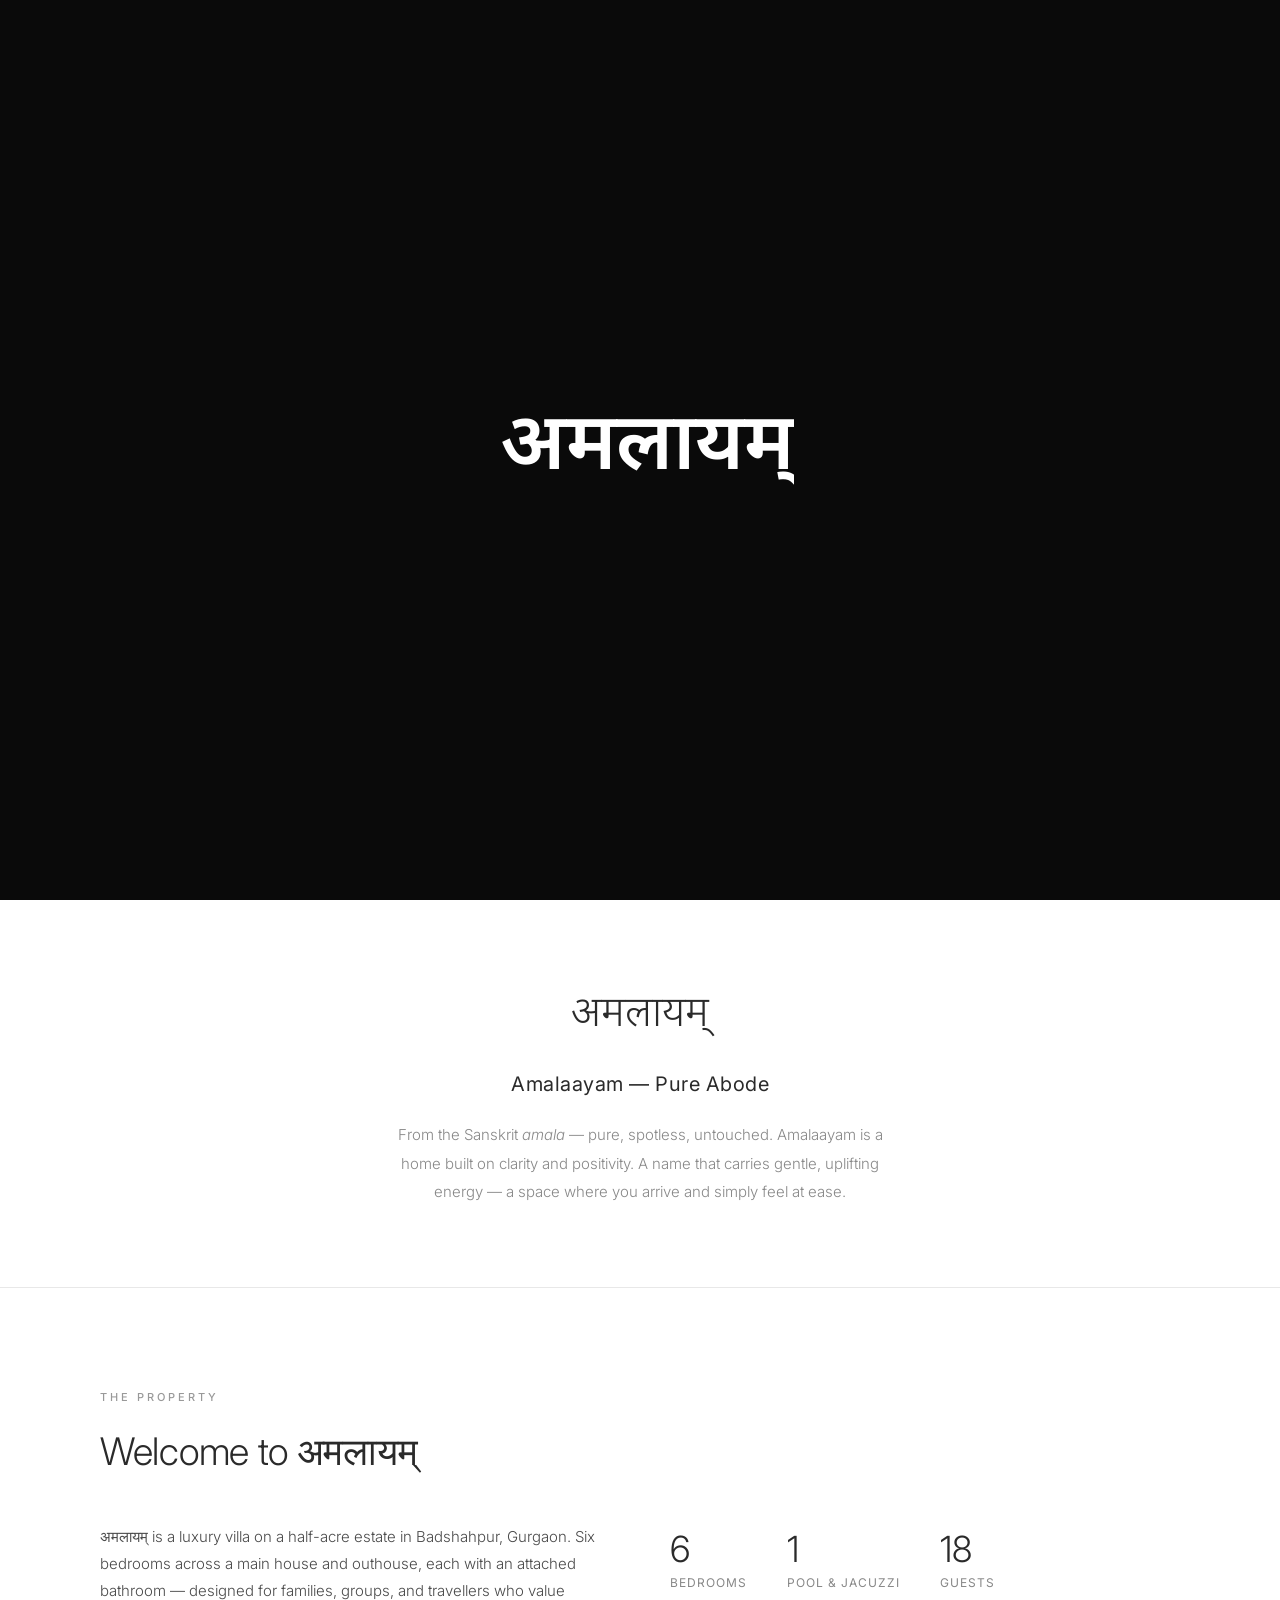
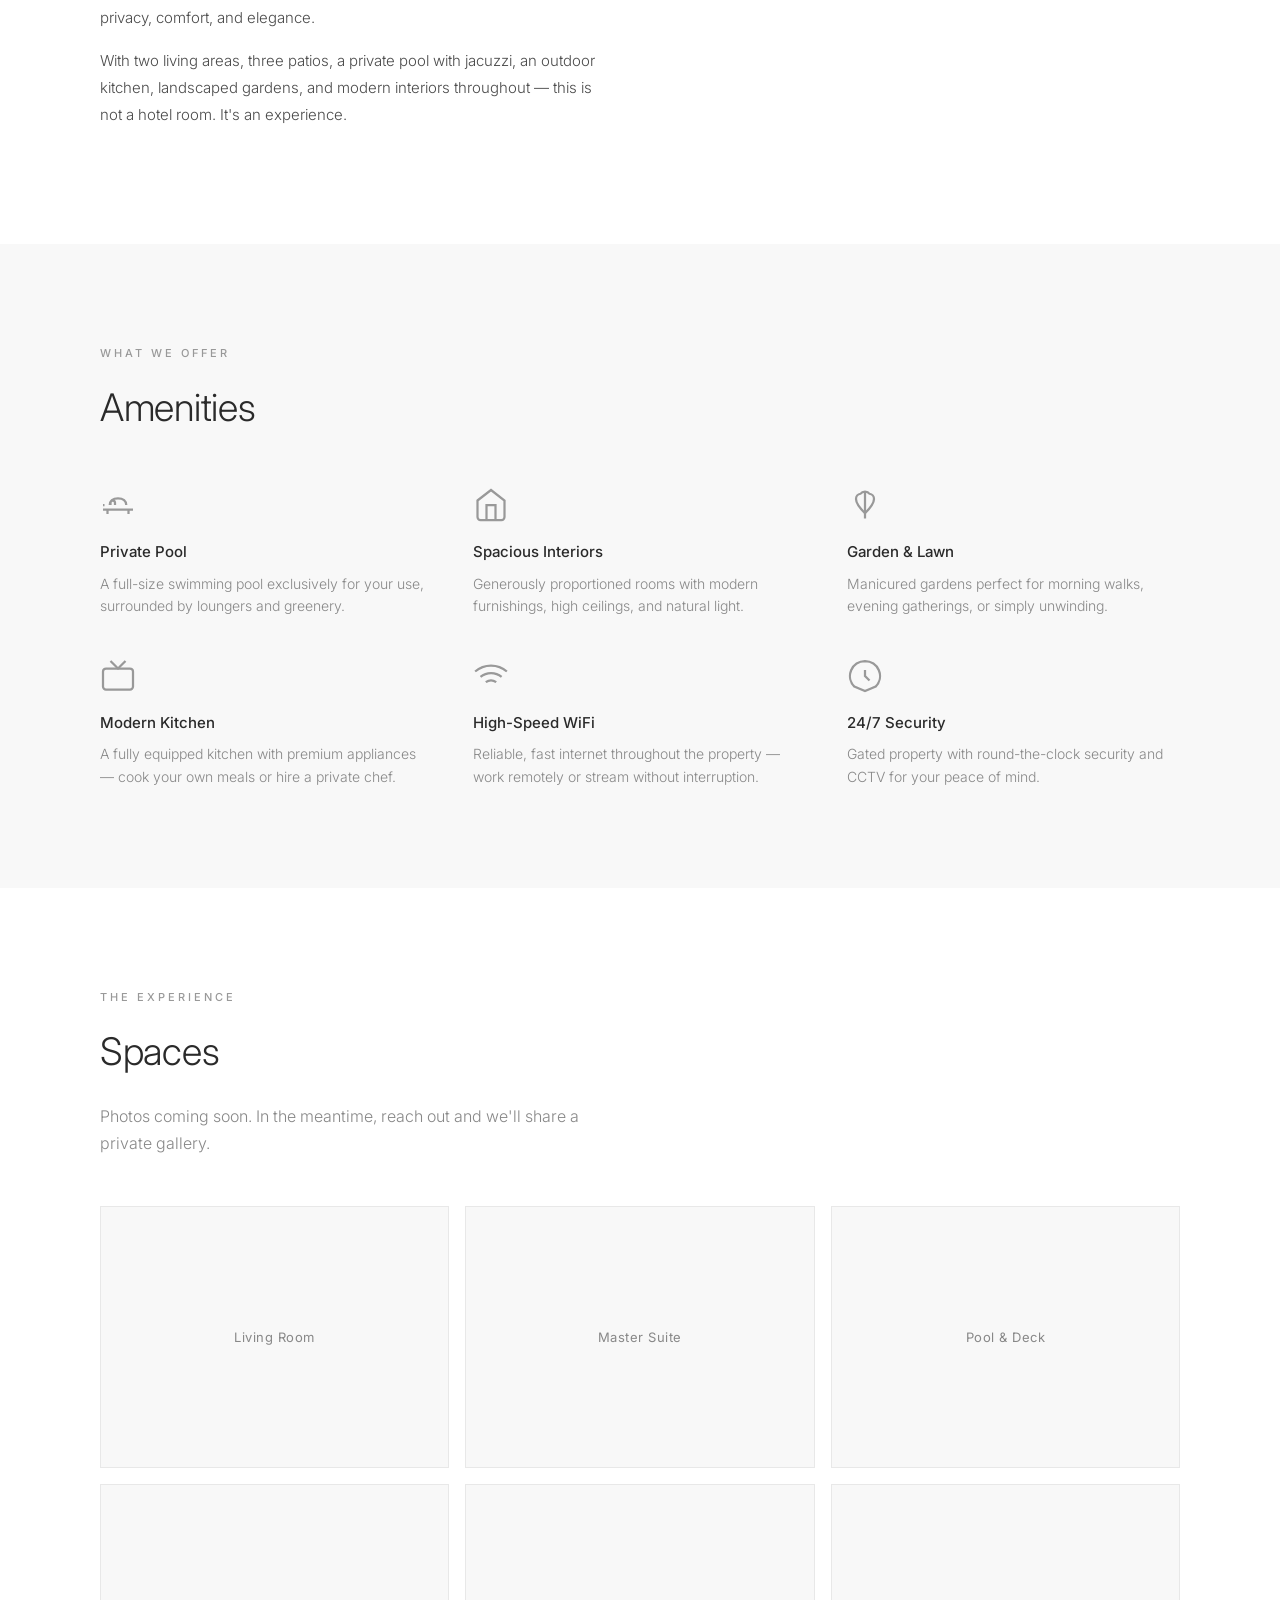
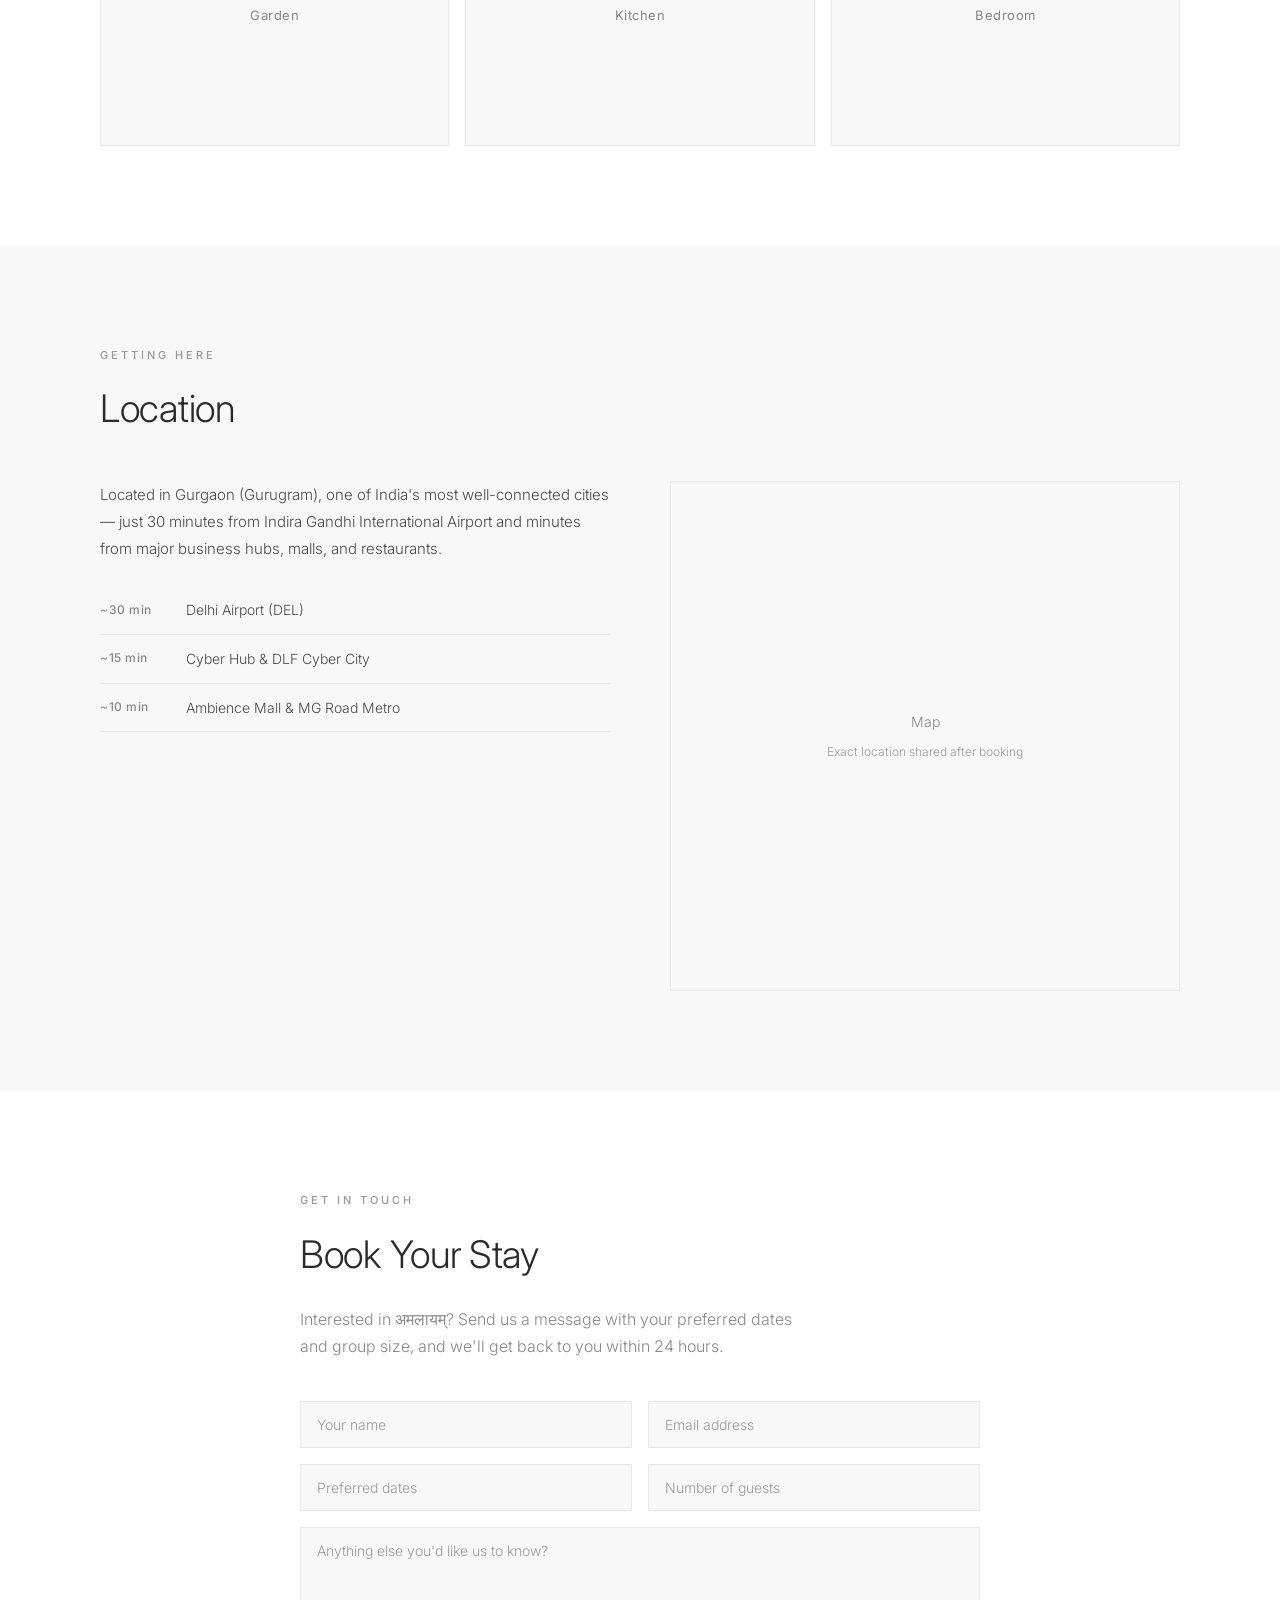
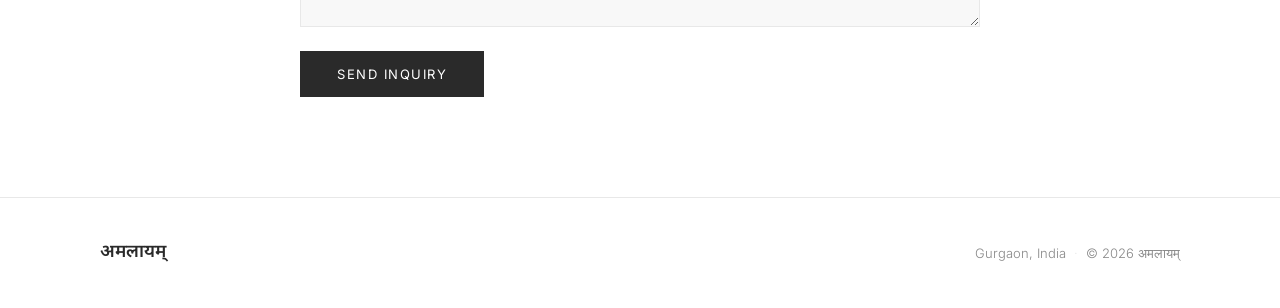
==== commit 8a020d16: "Add brand assets and rental agreement, update property details Add SVG logo, A4 letterhead, and Leav" ====
--- a/index.html
+++ b/index.html
@@ -5,6 +5,22 @@
     <meta name="viewport" content="width=device-width, initial-scale=1.0">
     <title>Amalaayam — Luxury Villa in Gurgaon</title>
     <meta name="description" content="Amalaayam — a luxury private villa with pool in Gurgaon, India. Book your stay.">
+
+    <!-- Open Graph (WhatsApp, iMessage, Slack, etc.) -->
+    <meta property="og:title" content="अमलायम् — Luxury Villa in Gurgaon">
+    <meta property="og:description" content="A private villa with pool, garden, and modern interiors in the heart of Gurgaon. Your home away from home.">
+    <meta property="og:type" content="website">
+    <meta property="og:url" content="http://amalaayam.com">
+    <meta property="og:image" content="http://amalaayam.com/og-image.png">
+    <meta property="og:locale" content="en_IN">
+    <meta property="og:site_name" content="Amalaayam">
+
+    <!-- Twitter Card -->
+    <meta name="twitter:card" content="summary_large_image">
+    <meta name="twitter:title" content="अमलायम् — Luxury Villa in Gurgaon">
+    <meta name="twitter:description" content="A private villa with pool, garden, and modern interiors in the heart of Gurgaon.">
+    <meta name="twitter:image" content="http://amalaayam.com/og-image.png">
+
     <link rel="preconnect" href="https://fonts.googleapis.com">
     <link rel="preconnect" href="https://fonts.gstatic.com" crossorigin>
     <link href="https://fonts.googleapis.com/css2?family=Inter:wght@300;400;500;600&family=Noto+Sans+Devanagari:wght@300;600&display=swap" rel="stylesheet">
@@ -71,20 +87,20 @@
             <h2 class="section-title">Welcome to अमलायम्</h2>
             <div class="about-grid">
                 <div class="about-text">
-                    <p>अमलायम् is a spacious luxury villa nestled in one of Gurgaon's most sought-after neighbourhoods. Designed for families, groups, and travellers who value privacy, comfort, and elegance.</p>
-                    <p>With generous living spaces, a private swimming pool, manicured gardens, and modern interiors throughout — this is not a hotel room. It's an experience.</p>
+                    <p>अमलायम् is a luxury villa on a half-acre estate in Badshahpur, Gurgaon. Six bedrooms across a main house and outhouse, each with an attached bathroom — designed for families, groups, and travellers who value privacy, comfort, and elegance.</p>
+                    <p>With two living areas, three patios, a private pool with jacuzzi, an outdoor kitchen, landscaped gardens, and modern interiors throughout — this is not a hotel room. It's an experience.</p>
                 </div>
                 <div class="about-stats">
                     <div class="stat">
-                        <span class="stat-number">4+</span>
+                        <span class="stat-number">6</span>
                         <span class="stat-label">Bedrooms</span>
                     </div>
                     <div class="stat">
                         <span class="stat-number">1</span>
-                        <span class="stat-label">Private Pool</span>
+                        <span class="stat-label">Pool &amp; Jacuzzi</span>
                     </div>
                     <div class="stat">
-                        <span class="stat-number">8+</span>
+                        <span class="stat-number">18</span>
                         <span class="stat-label">Guests</span>
                     </div>
                 </div>
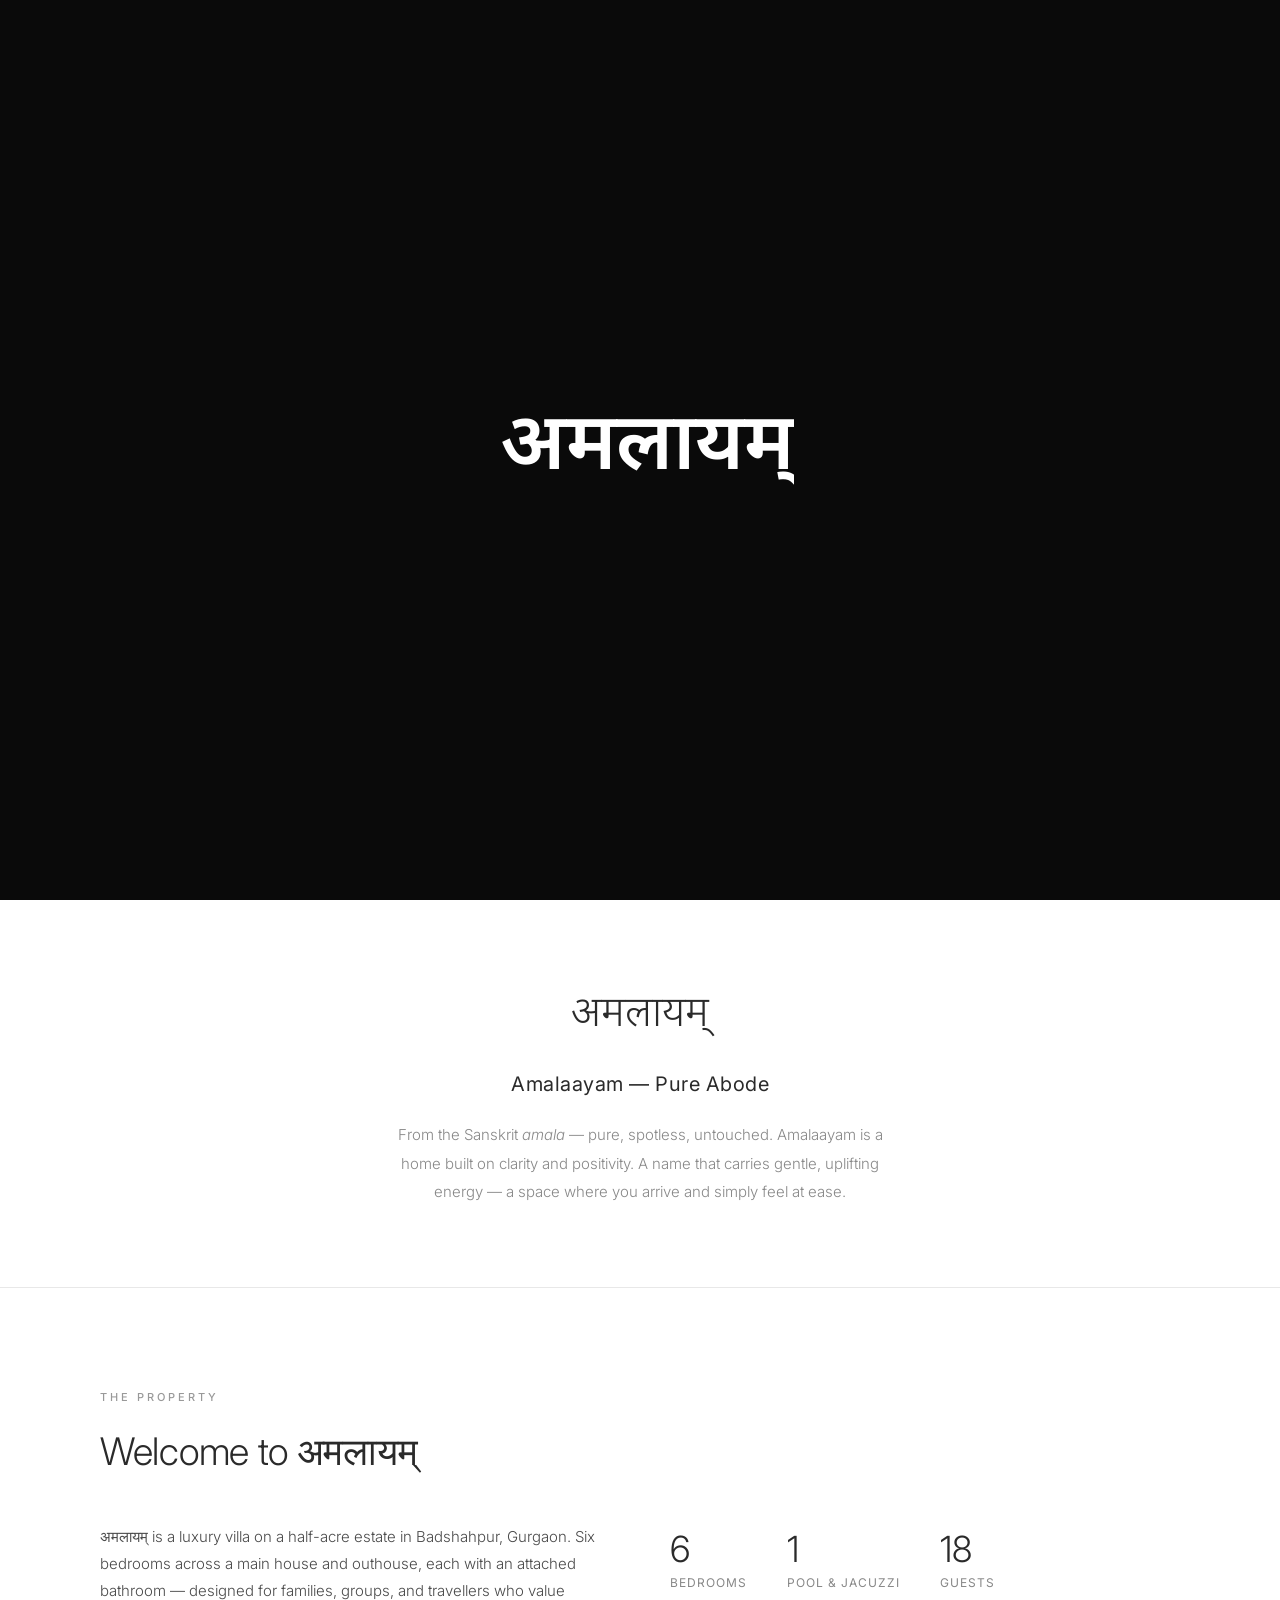
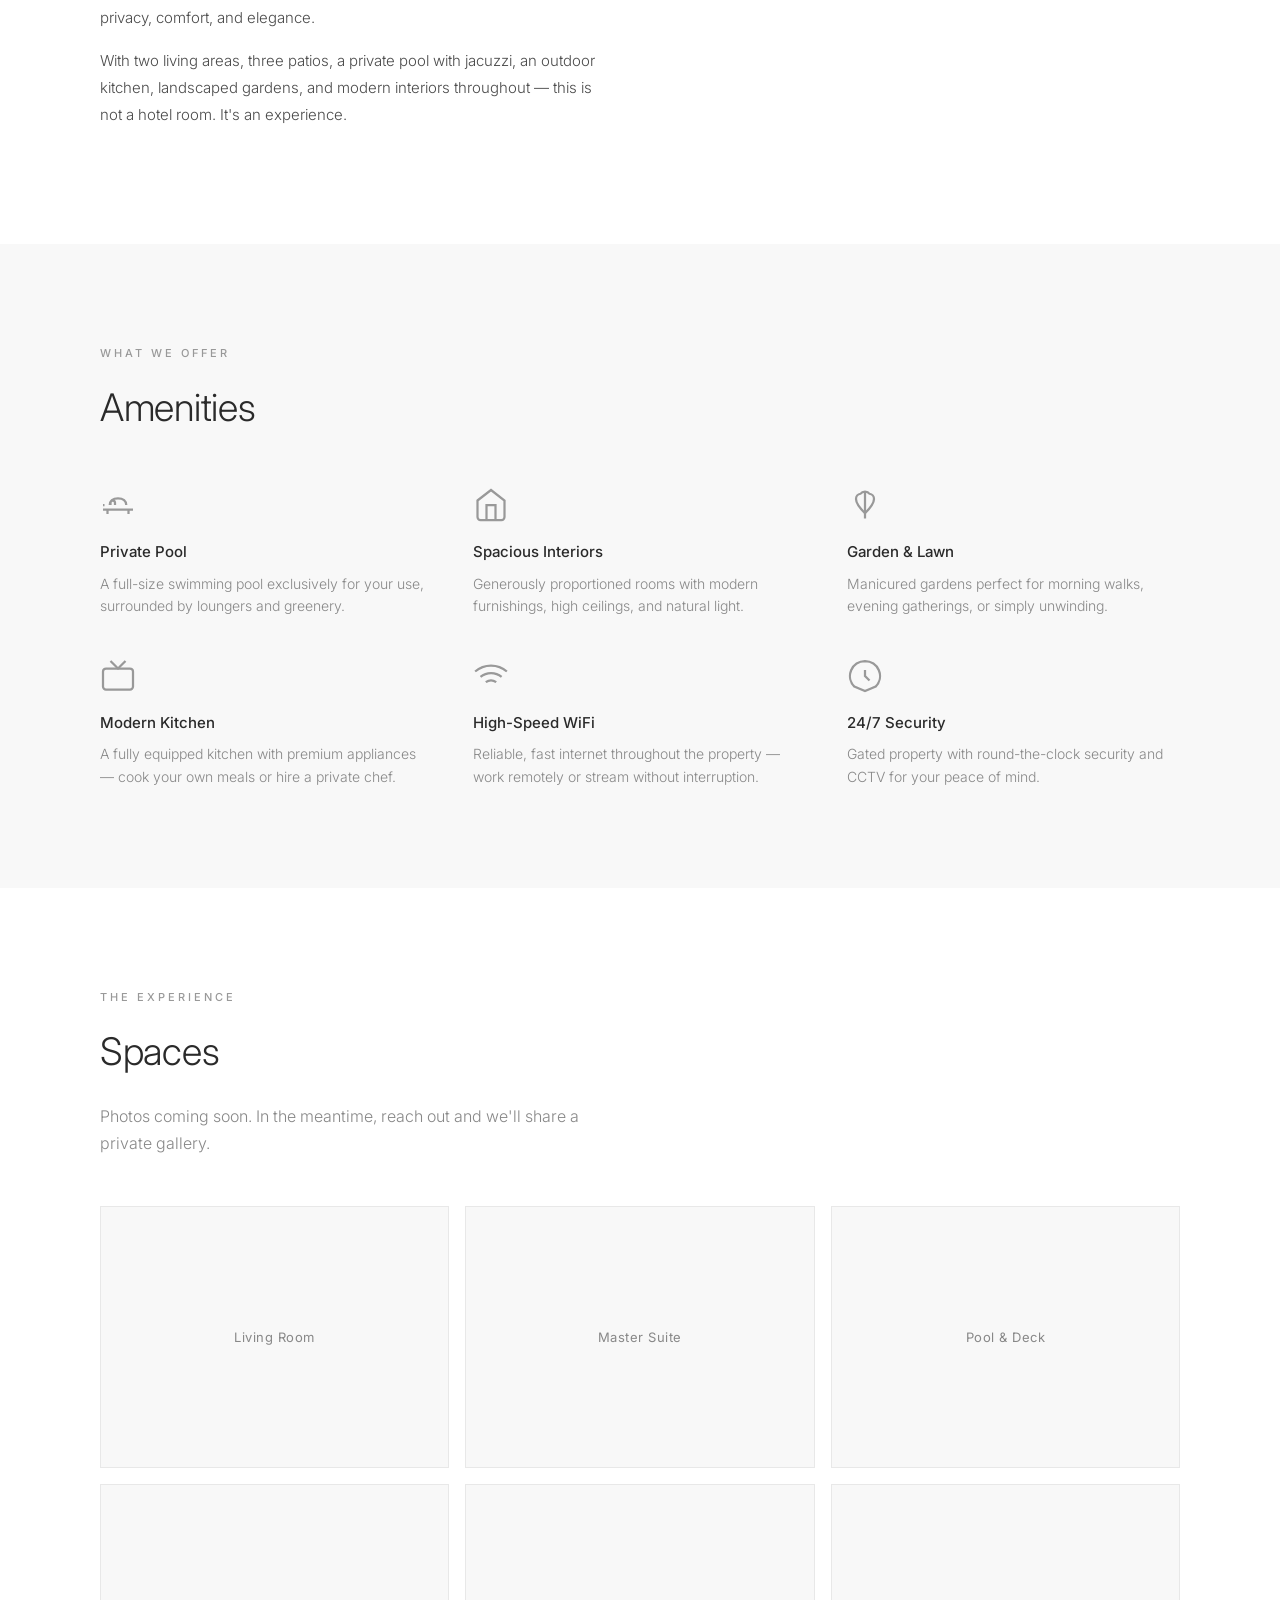
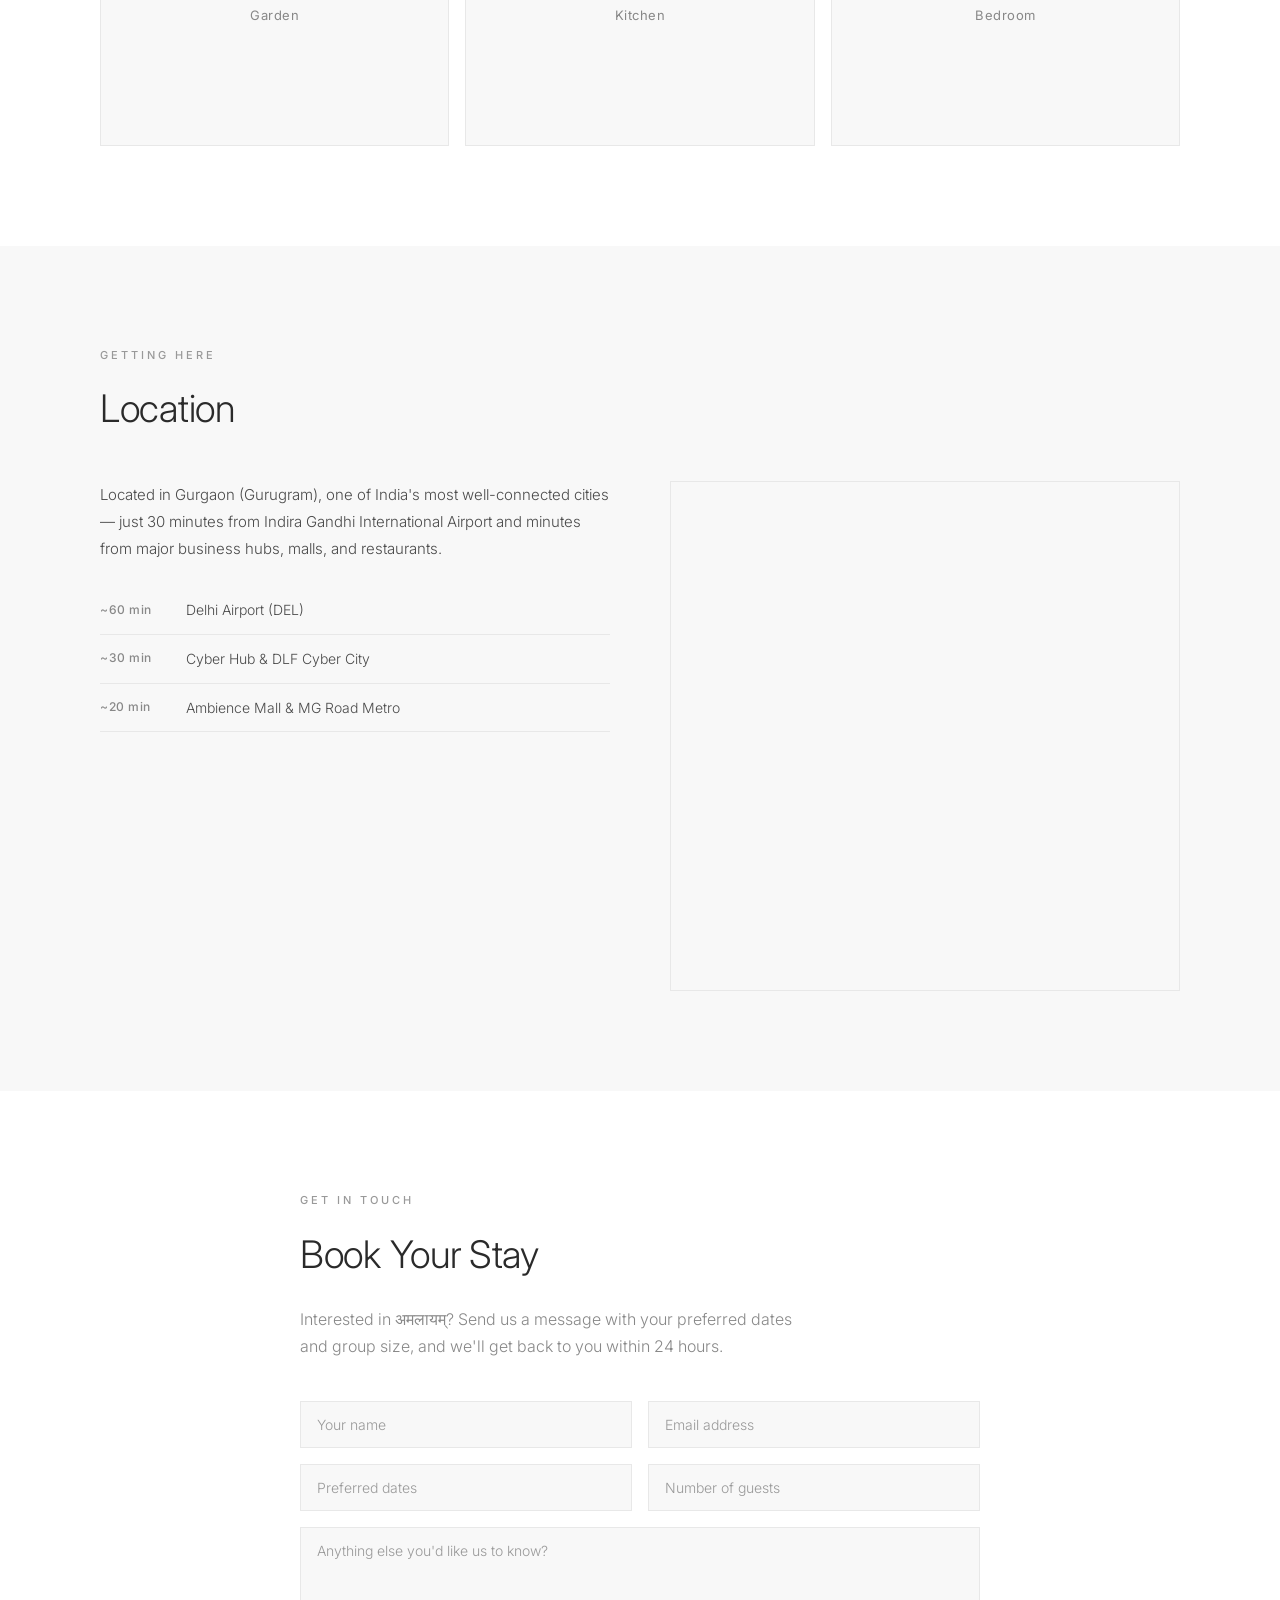
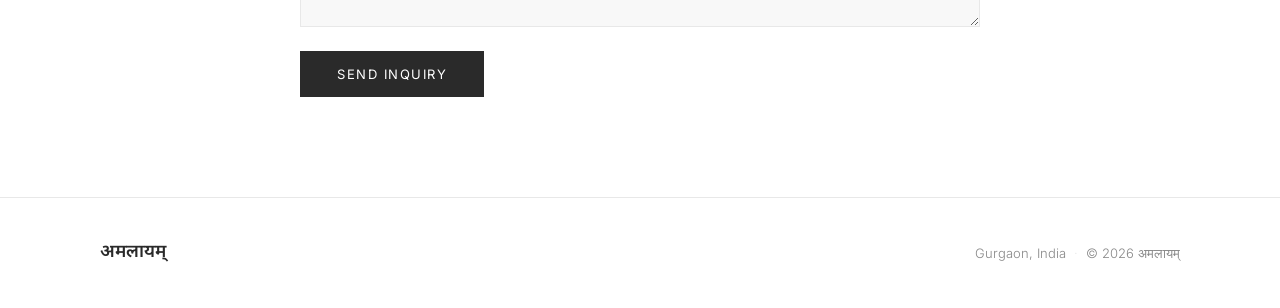
==== commit 3b3919c4: "Update travel times and embed Google Maps pin Double estimated travel times to be more realistic. Re" ====
--- a/index.html
+++ b/index.html
@@ -199,24 +199,29 @@
                     <p>Located in Gurgaon (Gurugram), one of India's most well-connected cities — just 30 minutes from Indira Gandhi International Airport and minutes from major business hubs, malls, and restaurants.</p>
                     <ul class="location-list">
                         <li>
-                            <span class="location-distance">~30 min</span>
+                            <span class="location-distance">~60 min</span>
                             <span>Delhi Airport (DEL)</span>
                         </li>
                         <li>
-                            <span class="location-distance">~15 min</span>
+                            <span class="location-distance">~30 min</span>
                             <span>Cyber Hub &amp; DLF Cyber City</span>
                         </li>
                         <li>
-                            <span class="location-distance">~10 min</span>
+                            <span class="location-distance">~20 min</span>
                             <span>Ambience Mall &amp; MG Road Metro</span>
                         </li>
                     </ul>
                 </div>
                 <div class="location-map">
-                    <div class="map-placeholder">
-                        <span>Map</span>
-                        <small>Exact location shared after booking</small>
-                    </div>
+                    <iframe
+                        src="https://www.google.com/maps/embed?pb=!1m17!1m12!1m3!1d1500!2d77.07360!3d28.37962!2m3!1f0!2f0!3f0!3m2!1i1024!2i768!4f13.1!3m2!1m1!2zMjjCsDIyJzQ2LjYiTiA3N8KwMDQnMjUuMCJF!5e0!3m2!1sen!2sin!4v1696500000000"
+                        width="100%"
+                        height="100%"
+                        style="border:0; min-height: 300px;"
+                        allowfullscreen=""
+                        loading="lazy"
+                        referrerpolicy="no-referrer-when-downgrade">
+                    </iframe>
                 </div>
             </div>
         </div>
--- a/style.css
+++ b/style.css
@@ -510,22 +510,16 @@
     min-width: 70px;
 }
 
-.map-placeholder {
+.location-map {
     aspect-ratio: 1;
-    background: var(--off-white);
     border: 1px solid var(--light-grey);
-    display: flex;
-    flex-direction: column;
-    align-items: center;
-    justify-content: center;
-    gap: 8px;
-    color: var(--text-light);
-    font-size: 14px;
-}
-
-.map-placeholder small {
-    font-size: 12px;
-    color: var(--mid-grey);
+    overflow: hidden;
+}
+
+.location-map iframe {
+    display: block;
+    width: 100%;
+    height: 100%;
 }
 
 /* === Contact Form === */
